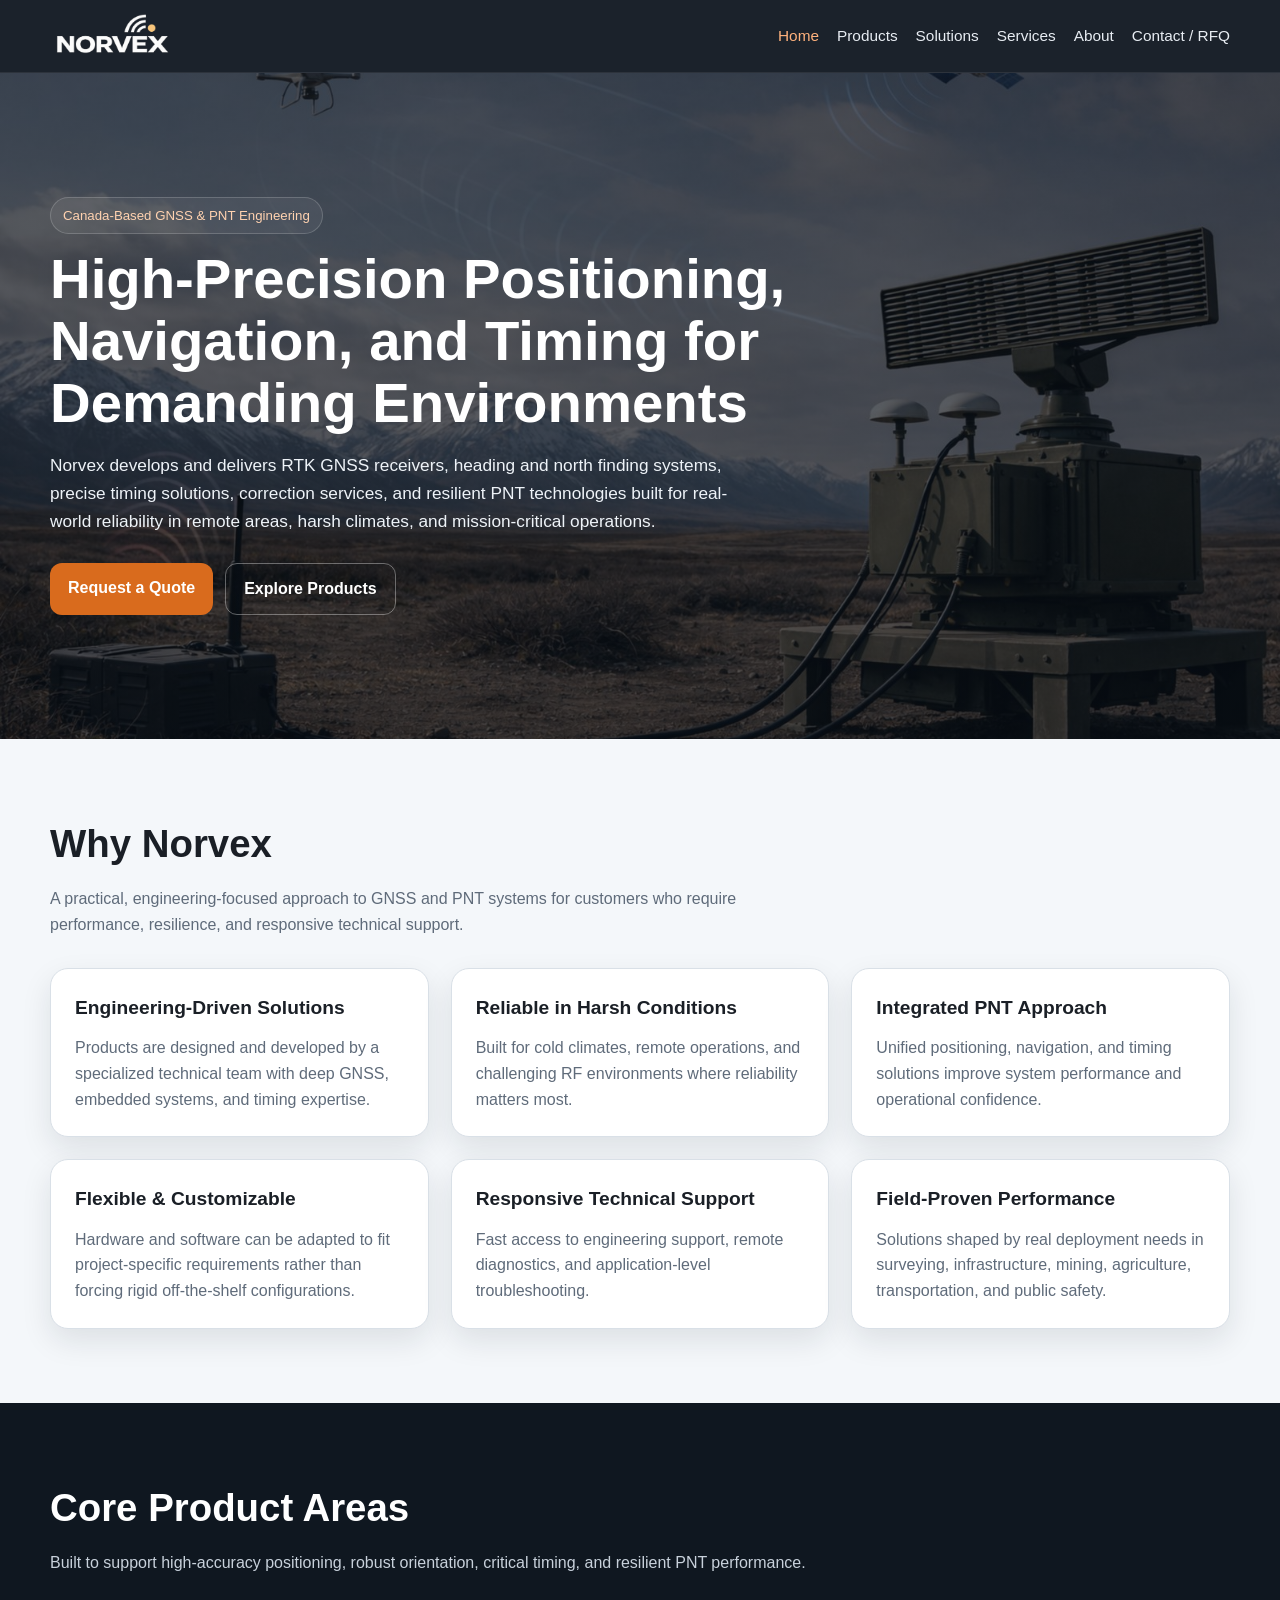
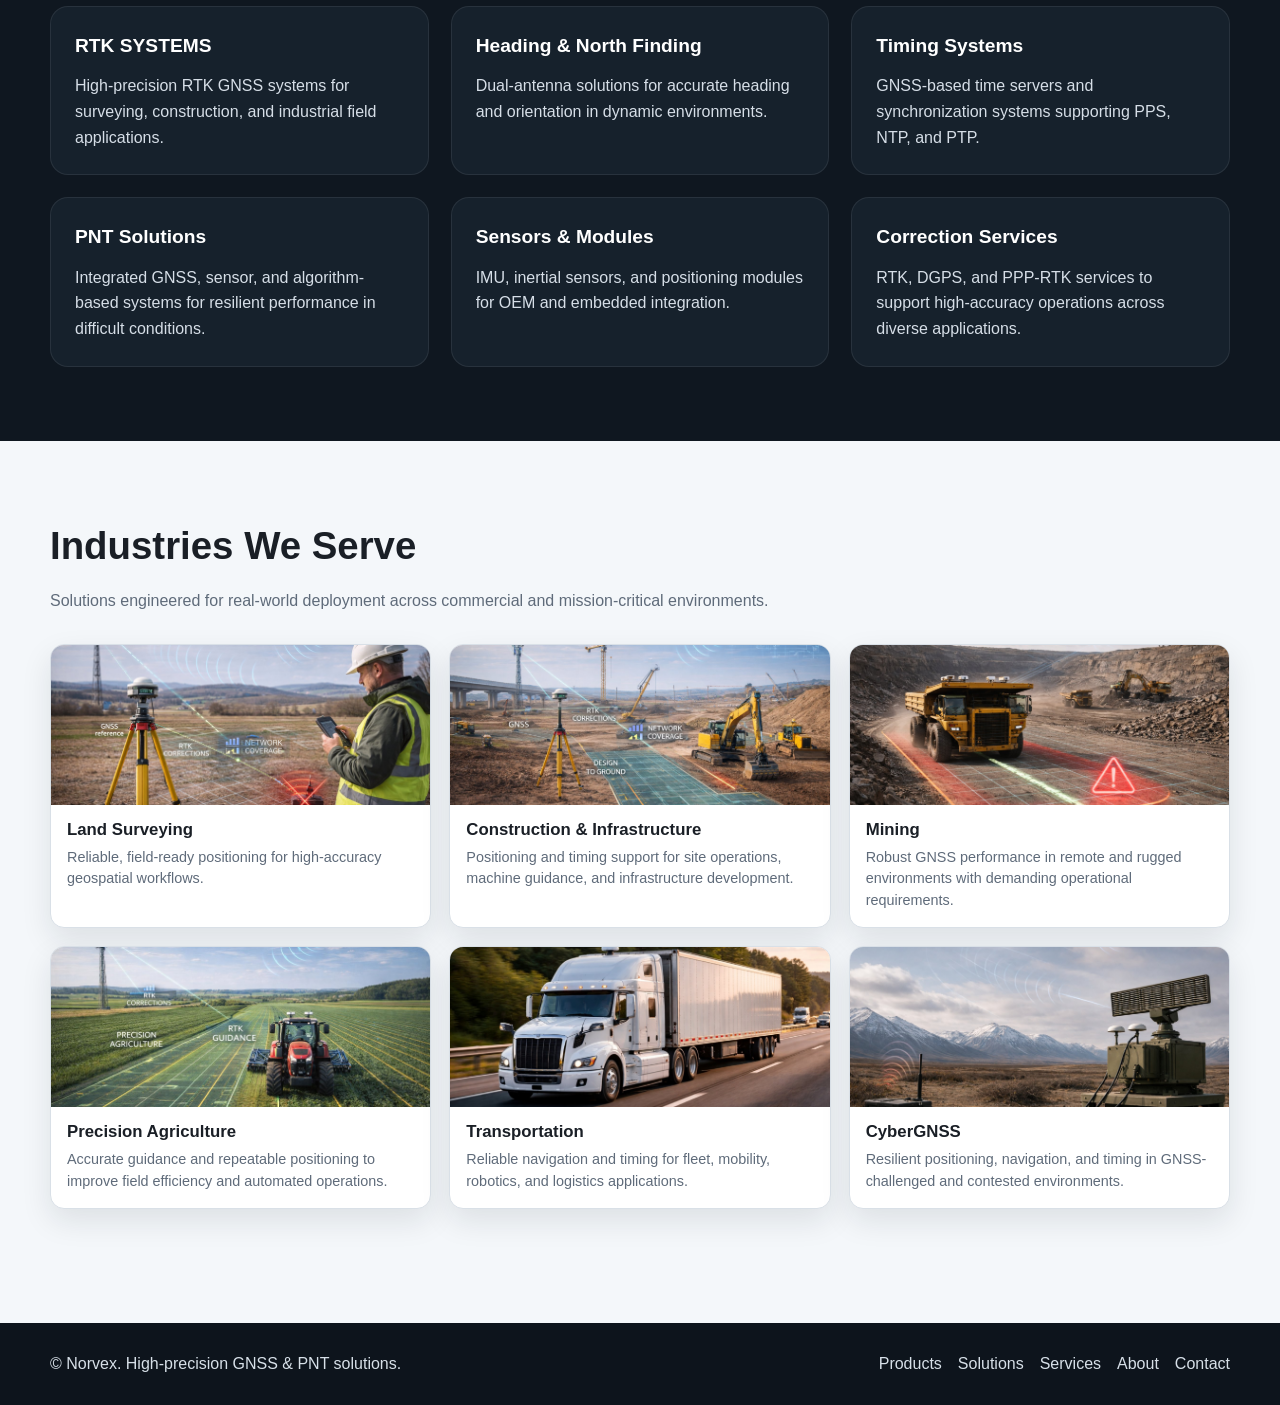
==== index.html @ 41e396f4 "Update index.html" ====
<!DOCTYPE html>
<html lang="en"> 
<head>

<!-- Google tag (gtag.js) -->
<script async src="https://www.googletagmanager.com/gtag/js?id=G-CPPC01X9D1"></script>
<script>
  window.dataLayer = window.dataLayer || [];
  function gtag(){dataLayer.push(arguments);}
  gtag('js', new Date());

  gtag('config', 'G-CPPC01X9D1');
</script>


  
  <meta charset="UTF-8">
  <meta name="viewport" content="width=device-width, initial-scale=1.0">
  <title>Norvex | High-Precision GNSS & PNT Solutions</title>
  <meta name="description" content="Norvex provides high-precision GNSS positioning, navigation, and timing solutions for commercial and mission-critical applications across Canada.">
  <link rel="stylesheet" href="style.css">
</head>
<body>
  <header class="site-header">
    <div class="container nav">
      
<a href="index.html" class="brand">
  <img src="images/Logo1.png" alt="Norvex">
</a>
      
      <nav class="nav-links">
        <a class="active" href="index.html">Home</a>
        <a href="products.html">Products</a>
        <a href="solutions.html">Solutions</a>
        <a href="services.html">Services</a>
        <a href="about.html">About</a>
        <a href="contact.html">Contact / RFQ</a>
      </nav>
    </div>
  </header>

  <section class="hero">
    <div class="container">
      <div class="hero-content">
        <span class="eyebrow">Canada-Based GNSS & PNT Engineering</span>
        <h1>High-Precision Positioning, Navigation, and Timing for Demanding Environments</h1>
        <p>Norvex develops and delivers RTK GNSS receivers, heading and north finding systems, precise timing solutions, correction services, and resilient PNT technologies built for real-world reliability in remote areas, harsh climates, and mission-critical operations.</p>
        <div class="hero-actions">
          <a class="btn btn-primary" href="contact.html">Request a Quote</a>
          <a class="btn btn-secondary" href="products.html">Explore Products</a>
        </div>
      </div>
    </div>
  </section>

  <section class="section">
    <div class="container">
      <h2 class="section-title">Why Norvex</h2>
      <p class="section-subtitle">A practical, engineering-focused approach to GNSS and PNT systems for customers who require performance, resilience, and responsive technical support.</p>

      <div class="grid-3">
        <article class="card">
          <h3>Engineering-Driven Solutions</h3>
          <p>Products are designed and developed by a specialized technical team with deep GNSS, embedded systems, and timing expertise.</p>
        </article>
        <article class="card">
          <h3>Reliable in Harsh Conditions</h3>
          <p>Built for cold climates, remote operations, and challenging RF environments where reliability matters most.</p>
        </article>
        <article class="card">
          <h3>Integrated PNT Approach</h3>
          <p>Unified positioning, navigation, and timing solutions improve system performance and operational confidence.</p>
        </article>
        <article class="card">
          <h3>Flexible & Customizable</h3>
          <p>Hardware and software can be adapted to fit project-specific requirements rather than forcing rigid off-the-shelf configurations.</p>
        </article>
        <article class="card">
          <h3>Responsive Technical Support</h3>
          <p>Fast access to engineering support, remote diagnostics, and application-level troubleshooting.</p>
        </article>
        <article class="card">
          <h3>Field-Proven Performance</h3>
          <p>Solutions shaped by real deployment needs in surveying, infrastructure, mining, agriculture, transportation, and public safety.</p>
        </article>
      </div>
    </div>
  </section>

  <section class="section band">
    <div class="container">
      <h2 class="section-title">Core Product Areas</h2>
      <p class="section-subtitle">Built to support high-accuracy positioning, robust orientation, critical timing, and resilient PNT performance.</p>
      <div class="grid-3">
        <a href="rtk-system.html" class="card link-card">
        <h3>RTK SYSTEMS</h3>
        <p>High-precision RTK GNSS systems for surveying, construction, and industrial field applications.</p>
      </a>
        <article class="card">
          <h3>Heading & North Finding</h3>
          <p>Dual-antenna solutions for accurate heading and orientation in dynamic environments.</p>
        </article>
        <article class="card">
          <h3>Timing Systems</h3>
          <p>GNSS-based time servers and synchronization systems supporting PPS, NTP, and PTP.</p>
        </article>
        <article class="card">
          <h3>PNT Solutions</h3>
          <p>Integrated GNSS, sensor, and algorithm-based systems for resilient performance in difficult conditions.</p>
        </article>
        <article class="card">
          <h3>Sensors & Modules</h3>
          <p>IMU, inertial sensors, and positioning modules for OEM and embedded integration.</p>
        </article>
        <article class="card">
          <h3>Correction Services</h3>
          <p>RTK, DGPS, and PPP-RTK services to support high-accuracy operations across diverse applications.</p>
        </article>
      </div>
    </div>
  </section>





<section class="section industries-section">
  <div class="container">
    <h2 class="section-title">Industries We Serve</h2>
    <p class="section-subtitle">
      Solutions engineered for real-world deployment across commercial and mission-critical environments.
    </p>

    <div class="industries-grid">
      <article class="industry-card">
        <img src="images/industries/survey_com.jpg" alt="Land Surveying">
        <div class="industry-content">
          <h3>Land Surveying</h3>
          <p>Reliable, field-ready positioning for high-accuracy geospatial workflows.</p>
        </div>
      </article>

      <article class="industry-card">
        <img src="images/industries/cons_com.jpg" alt="Construction and Infrastructure">
        <div class="industry-content">
          <h3>Construction &amp; Infrastructure</h3>
          <p>Positioning and timing support for site operations, machine guidance, and infrastructure development.</p>
        </div>
      </article>

      <article class="industry-card">
        <img src="images/industries/mining_com.jpg" alt="Mining">
        <div class="industry-content">
          <h3>Mining</h3>
          <p>Robust GNSS performance in remote and rugged environments with demanding operational requirements.</p>
        </div>
      </article>

      <article class="industry-card">
        <img src="images/industries/agri_com.jpg" alt="Precision Agriculture">
        <div class="industry-content">
          <h3>Precision Agriculture</h3>
          <p>Accurate guidance and repeatable positioning to improve field efficiency and automated operations.</p>
        </div>
      </article>

      <article class="industry-card">
        <img src="images/industries/trans_com.jpg" alt="Transportation">
        <div class="industry-content">
          <h3>Transportation</h3>
          <p>Reliable navigation and timing for fleet, mobility, robotics, and logistics applications.</p>
        </div>
      </article>

      <article class="industry-card">
        <img src="images/industries/def.png" alt="CyberGNSS">
        <div class="industry-content">
          <h3> CyberGNSS </h3>
          <p>Resilient positioning, navigation, and timing in GNSS-challenged and contested environments.</p>
        </div>
      </article>
    </div>
  </div>
</section>

  
  <footer class="site-footer">
    <div class="container footer-wrap">
      <div>© Norvex. High-precision GNSS & PNT solutions.</div>
      <div class="footer-links">
        <a href="products.html">Products</a>
        <a href="solutions.html">Solutions</a>
        <a href="services.html">Services</a>
        <a href="about.html">About</a>
        <a href="contact.html">Contact</a>
      </div>
    </div>
  </footer>
</body>
</html>
---- style.css ----
:root{
  --bg:#0f1720;
  --bg-soft:#16212c;
  --card:#ffffff;
  --text:#1a1f26;
  --muted:#5f6b7a;
  --line:#d9e0e7;
  --brand:#d96b1d;
  --brand-dark:#b75410;
  --white:#ffffff;
  --hero-overlay:rgba(8,15,24,.68);
  --max:1180px;
  --radius:18px;
  --shadow:0 12px 30px rgba(20,30,40,.10);
}

*{box-sizing:border-box}
html{scroll-behavior:smooth}
body{
  margin:0;
  font-family:Arial,Helvetica,sans-serif;
  color:var(--text);
  background:#f4f7fa;
  line-height:1.6;
}
img{max-width:100%;display:block}
a{text-decoration:none;color:inherit}
.container{
  width:min(var(--max), calc(100% - 40px));
  margin:0 auto;
}

.site-header{
  position:sticky;
  top:0;
  z-index:20;
  background:rgba(15,23,32,.95);
  backdrop-filter:blur(8px);
  border-bottom:1px solid rgba(255,255,255,.08);
}
.nav{
  display:flex;
  align-items:center;
  justify-content:space-between;
  min-height:72px;
  gap:20px;
}
.brand{
  color:var(--white);
  font-size:1.35rem;
  font-weight:700;
  letter-spacing:.3px;
}
.brand img{
  height: 45px;
  width: auto;
}
.nav-links{
  display:flex;
  flex-wrap:wrap;
  gap:18px;
}
.nav-links a{
  color:#e8edf3;
  font-size:.96rem;
}
.nav-links a:hover,
.nav-links a.active{
  color:#ffb27d;
}
.btn{
  display:inline-block;
  padding:12px 18px;
  border-radius:12px;
  font-weight:700;
  transition:.2s ease;
}
.btn-primary{
  background:var(--brand);
  color:#fff;
}
.btn-primary:hover{background:var(--brand-dark)}
.btn-secondary{
  border:1px solid rgba(255,255,255,.35);
  color:#fff;
}
.btn-light{
  border:1px solid var(--line);
  background:#fff;
  color:var(--text);
}
.btn-light:hover{background:#f7fafc}

.hero{
  position:relative;
  min-height:74vh;
  display:flex;
  align-items:center;
  background:
    linear-gradient(var(--hero-overlay), var(--hero-overlay)),
    url('images/style/Defopt.png') center/cover no-repeat;
  color:#fff;
}
.hero.small{
  min-height:48vh;
}
.hero-content{
  max-width:760px;
  padding:72px 0;
}
.eyebrow{
  display:inline-block;
  margin-bottom:14px;
  padding:7px 12px;
  border:1px solid rgba(255,255,255,.18);
  border-radius:999px;
  font-size:.83rem;
  color:#ffd2b0;
  background:rgba(255,255,255,.06);
}
.hero h1{
  margin:0 0 18px;
  font-size:clamp(2rem,4.4vw,4rem);
  line-height:1.1;
}
.hero p{
  margin:0 0 28px;
  font-size:1.08rem;
  color:#eef3f8;
  max-width:680px;
}
.hero-actions{
  display:flex;
  flex-wrap:wrap;
  gap:12px;
}

.section{
  padding:74px 0;
}
.section-title{
  margin:0 0 12px;
  font-size:clamp(1.7rem,3vw,2.5rem);
}
.section-subtitle{
  margin:0 0 30px;
  color:var(--muted);
  max-width:760px;
}
.grid-3{
  display:grid;
  grid-template-columns:repeat(3,1fr);
  gap:22px;
}
.grid-2{
  display:grid;
  grid-template-columns:repeat(2,1fr);
  gap:24px;
}
.card{
  background:var(--card);
  border:1px solid var(--line);
  border-radius:var(--radius);
  box-shadow:var(--shadow);
  padding:24px;
}
.card h3{
  margin:0 0 12px;
  font-size:1.2rem;
}
.card p{
  margin:0;
  color:var(--muted);
}
.list{
  margin:12px 0 0;
  padding-left:18px;
  color:var(--muted);
}
.list li{margin-bottom:8px}

.band{
  background:var(--bg);
  color:#fff;
}
.band .section-subtitle{color:#c8d1db}
.band .card{
  background:var(--bg-soft);
  color:#fff;
  border-color:rgba(255,255,255,.08);
  box-shadow:none;
}
.band .card p,
.band .list{color:#d6dee7}

.feature{
  display:grid;
  grid-template-columns:1.05fr 1fr;
  gap:34px;
  align-items:center;
  margin-bottom:32px;
}
.feature.reverse{
  grid-template-columns:1fr 1.05fr;
}
.feature.reverse .feature-media{order:2}
.feature.reverse .feature-body{order:1}
.feature-media{
  min-height:320px;
  border-radius:var(--radius);
  overflow:hidden;
  box-shadow:var(--shadow);
  border:1px solid var(--line);
  background:#dde5ec;
}
.feature-media img{
  width:100%;
  height:100%;
  object-fit:cover;
}
.feature-body{
  background:#fff;
  border:1px solid var(--line);
  border-radius:var(--radius);
  padding:28px;
  box-shadow:var(--shadow);
}
.feature-body h2{
  margin:0 0 12px;
  font-size:1.8rem;
}
.feature-body p{
  margin:0 0 16px;
  color:var(--muted);
}
.kicker{
  color:var(--brand);
  font-weight:700;
  margin-bottom:8px;
  letter-spacing:.4px;
  text-transform:uppercase;
  font-size:.82rem;
}
.apps{
  margin-top:16px;
  padding-top:16px;
  border-top:1px solid var(--line);
  color:var(--muted);
}
.split{
  display:grid;
  grid-template-columns:1.1fr .9fr;
  gap:24px;
}
.contact-block{
  background:#fff;
  border:1px solid var(--line);
  border-radius:var(--radius);
  padding:26px;
  box-shadow:var(--shadow);
}
.contact-block h3,
.form-card h3{
  margin-top:0;
}
.contact-list{
  margin:18px 0 0;
  padding:0;
  list-style:none;
}
.contact-list li{
  padding:12px 0;
  border-bottom:1px solid var(--line);
}
.contact-list li:last-child{border-bottom:none}

.form-card{
  background:#fff;
  border:1px solid var(--line);
  border-radius:var(--radius);
  padding:26px;
  box-shadow:var(--shadow);
}
.form-row{
  display:grid;
  grid-template-columns:1fr 1fr;
  gap:14px;
}
label{
  display:block;
  margin-bottom:8px;
  font-weight:700;
  font-size:.95rem;
}
input, textarea, select{
  width:100%;
  padding:13px 14px;
  border:1px solid #cdd6df;
  border-radius:12px;
  font:inherit;
  background:#fff;
}
textarea{
  min-height:140px;
  resize:vertical;
}
.note{
  color:var(--muted);
  font-size:.92rem;
  margin-top:12px;
}

.cta{
  background:linear-gradient(135deg,#1d2b38,#0f1720);
  color:#fff;
  border-radius:24px;
  padding:38px;
}
.cta h2{margin:0 0 10px}
.cta p{margin:0 0 18px;color:#d6dee7}

.site-footer{
  background:#0d141c;
  color:#d7e0e8;
  padding:28px 0;
  margin-top:40px;
}
.footer-wrap{
  display:flex;
  flex-wrap:wrap;
  justify-content:space-between;
  gap:12px 24px;
}
.footer-links{
  display:flex;
  flex-wrap:wrap;
  gap:16px;
}
.footer-links a:hover{color:#ffb27d}

@media (max-width: 980px){
  .grid-3{grid-template-columns:1fr 1fr}
  .feature,
  .feature.reverse,
  .split{
    grid-template-columns:1fr;
  }
  .feature.reverse .feature-media,
  .feature.reverse .feature-body{
    order:initial;
  }
}
@media (max-width: 720px){
  .nav{
    flex-direction:column;
    align-items:flex-start;
    padding:14px 0;
  }
  .grid-3,
  .grid-2,
  .form-row{
    grid-template-columns:1fr;
  }
  .hero{
    min-height:68vh;
  }
  .container{
    width:min(var(--max), calc(100% - 28px));
  }
  .section{
    padding:58px 0;
  }
}
/* ===============================
   HOME INDUSTRIES SECTION
   Add this at the end of style.css
================================= */

.industries-grid{
  display:grid;
  grid-template-columns:repeat(3,1fr);
  gap:18px;
}

.industry-card{
  background:#ffffff;
  border:1px solid var(--line);
  border-radius:14px;
  overflow:hidden;
  box-shadow:var(--shadow);
  transition:transform .25s ease, box-shadow .25s ease;
}

.industry-card:hover{
  transform:translateY(-4px);
  box-shadow:0 16px 28px rgba(20,30,40,.12);
}

.industry-card img{
  width:100%;
  height:160px;
  object-fit:cover;
  display:block;
}

.industry-content{
  padding:14px 16px 16px;
}

.industry-content h3{
  margin:0 0 6px;
  font-size:1.05rem;
  line-height:1.3;
  color:var(--text);
}

.industry-content p{
  margin:0;
  font-size:.9rem;
  line-height:1.5;
  color:var(--muted);
}

@media (max-width: 980px){
  .industries-grid{
    grid-template-columns:repeat(2,1fr);
  }
}

@media (max-width: 720px){
  .industries-grid{
    grid-template-columns:1fr;
  }
}
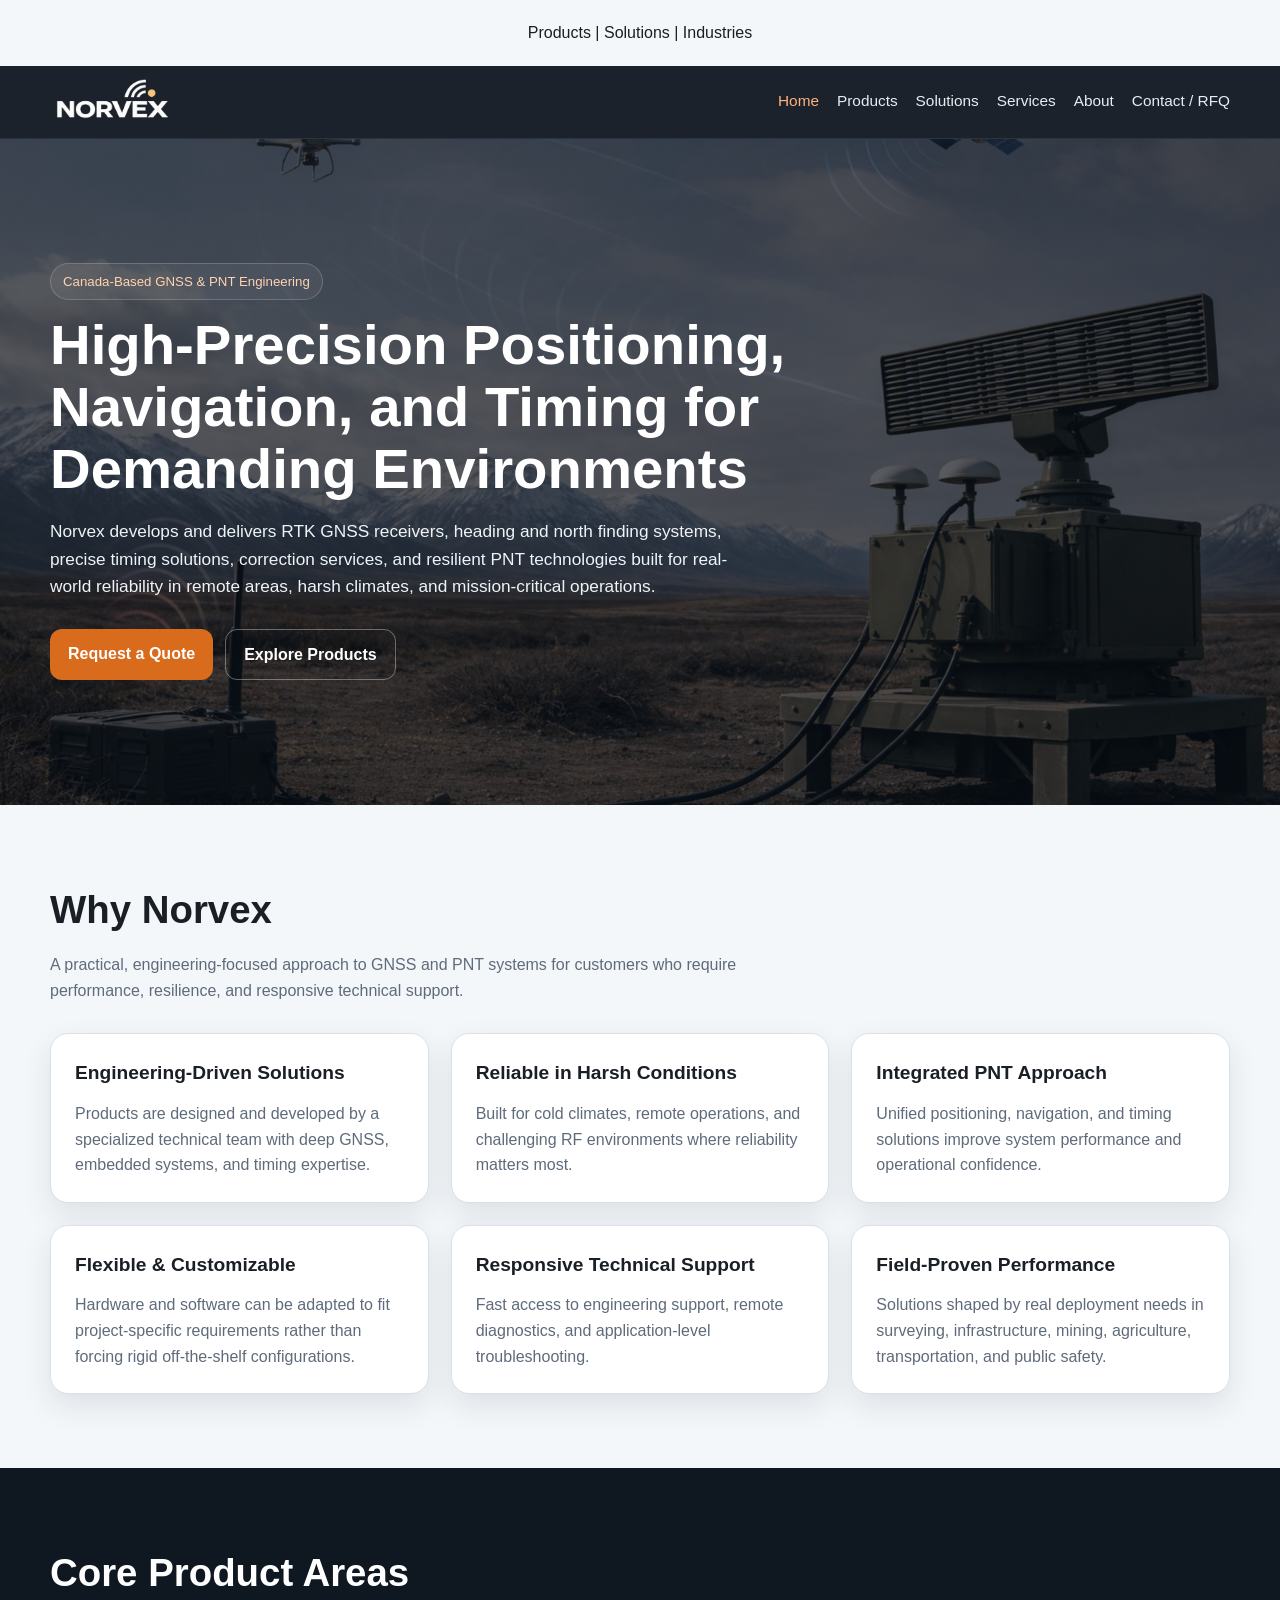
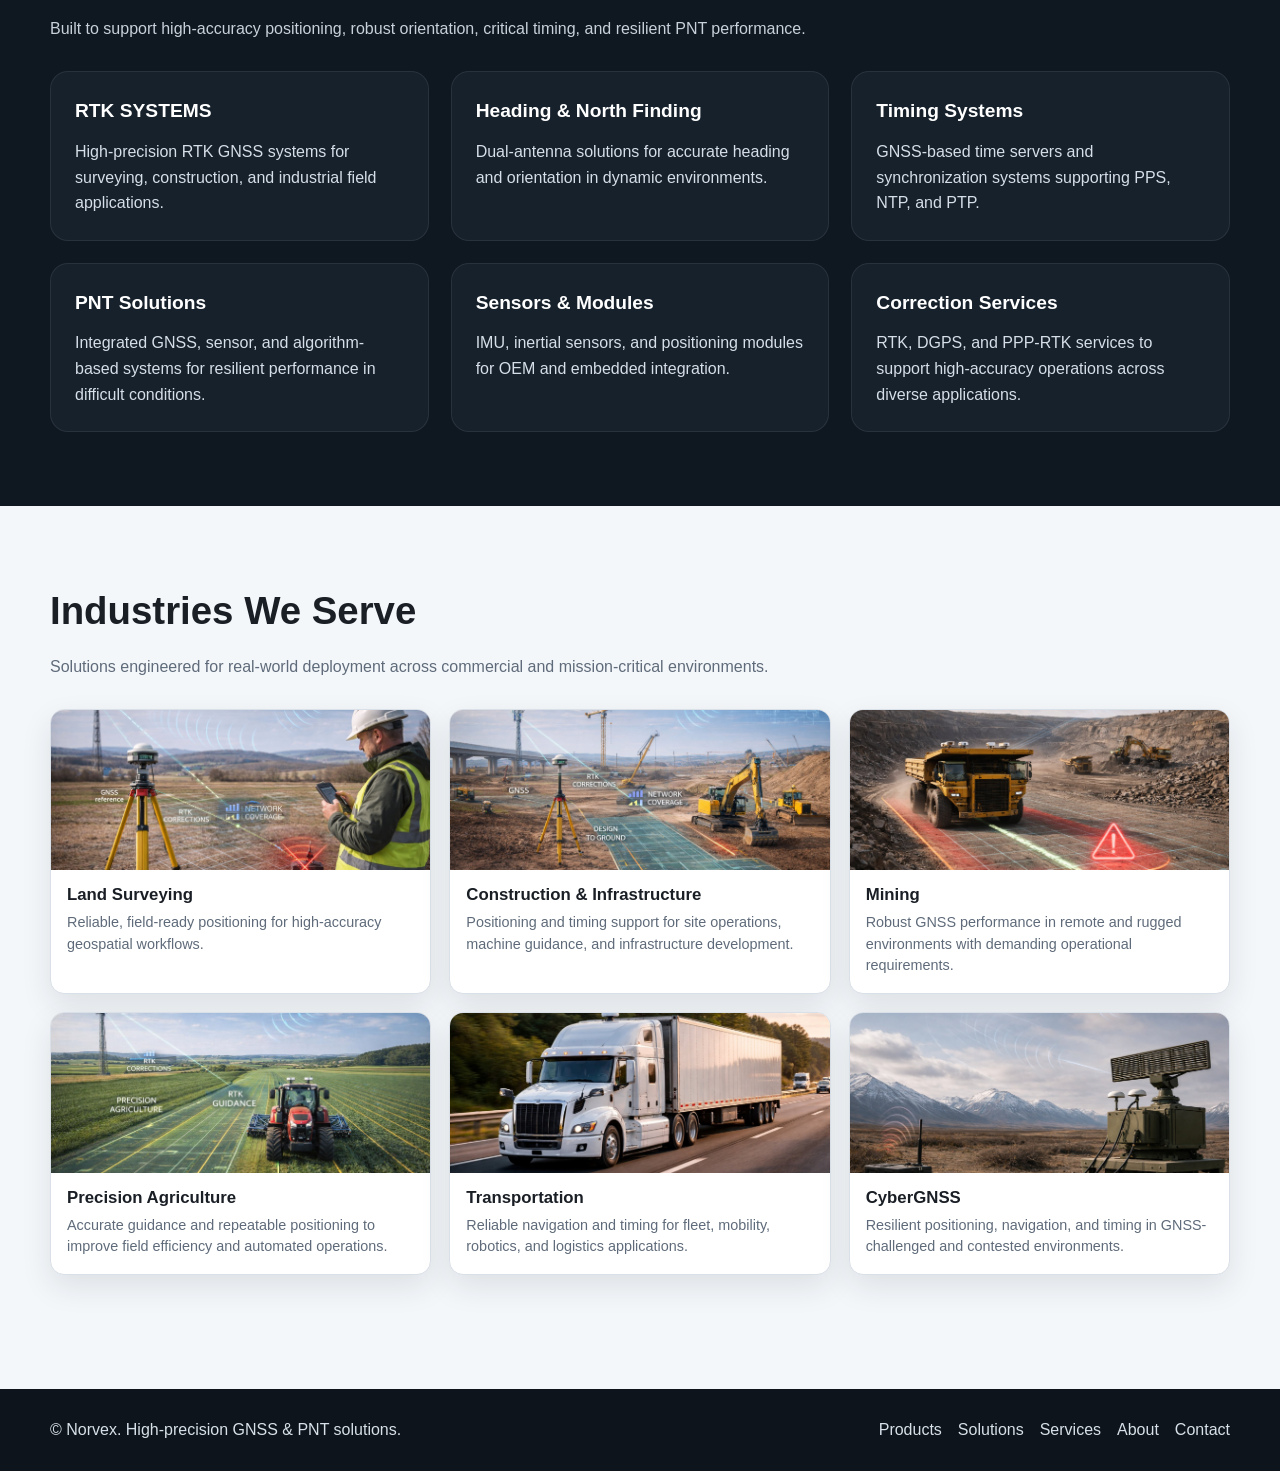
==== commit 12dafcdf: "Update index.html" ====
--- a/index.html
+++ b/index.html
@@ -20,7 +20,14 @@
   <meta name="description" content="Norvex provides high-precision GNSS positioning, navigation, and timing solutions for commercial and mission-critical applications across Canada.">
   <link rel="stylesheet" href="style.css">
 </head>
+  
+  <footer style="padding:20px; text-align:center;">
+  <a href="/products/">Products</a> |
+  <a href="/solutions/">Solutions</a> |
+  <a href="/industries/">Industries</a>
+</footer>
 <body>
+  
   <header class="site-header">
     <div class="container nav">
       
@@ -92,7 +99,7 @@
       <h2 class="section-title">Core Product Areas</h2>
       <p class="section-subtitle">Built to support high-accuracy positioning, robust orientation, critical timing, and resilient PNT performance.</p>
       <div class="grid-3">
-        <a href="rtk-system.html" class="card link-card">
+        <a href="rtk-systems.html" class="card link-card">
         <h3>RTK SYSTEMS</h3>
         <p>High-precision RTK GNSS systems for surveying, construction, and industrial field applications.</p>
       </a>
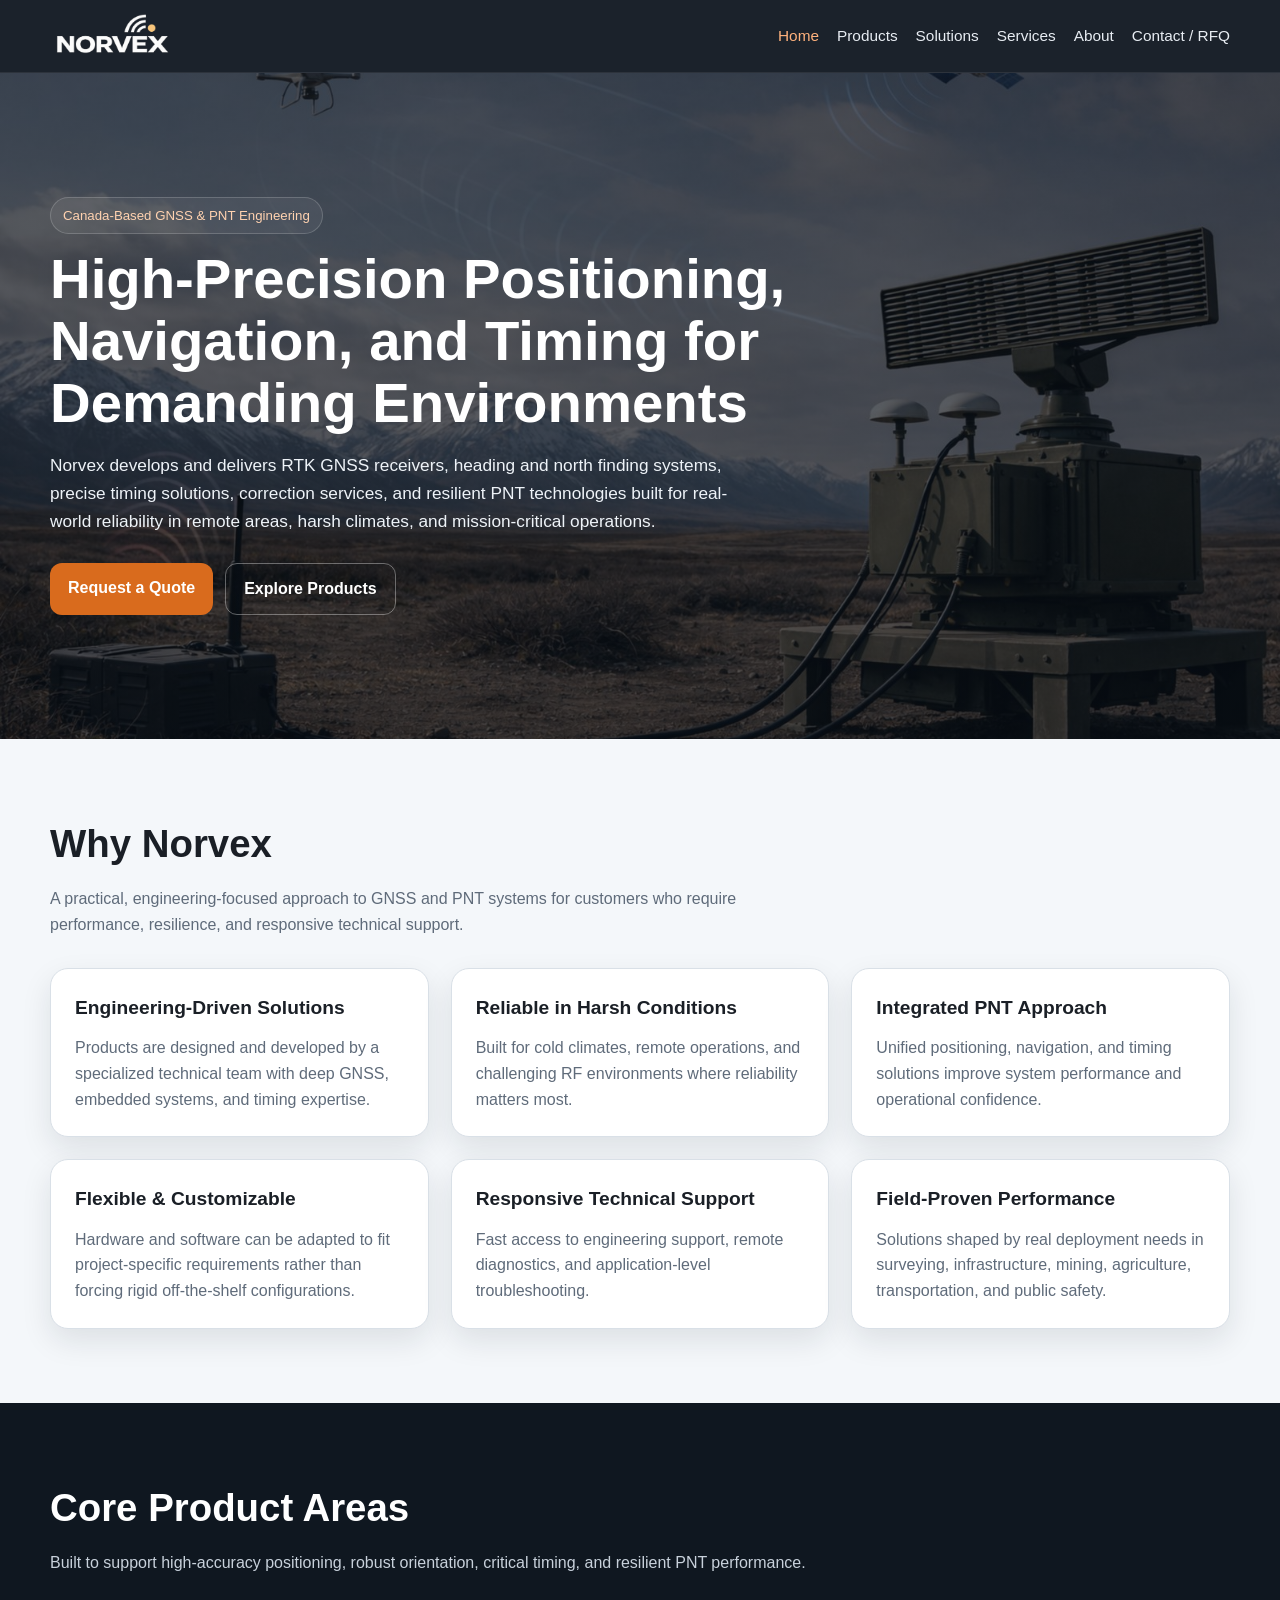
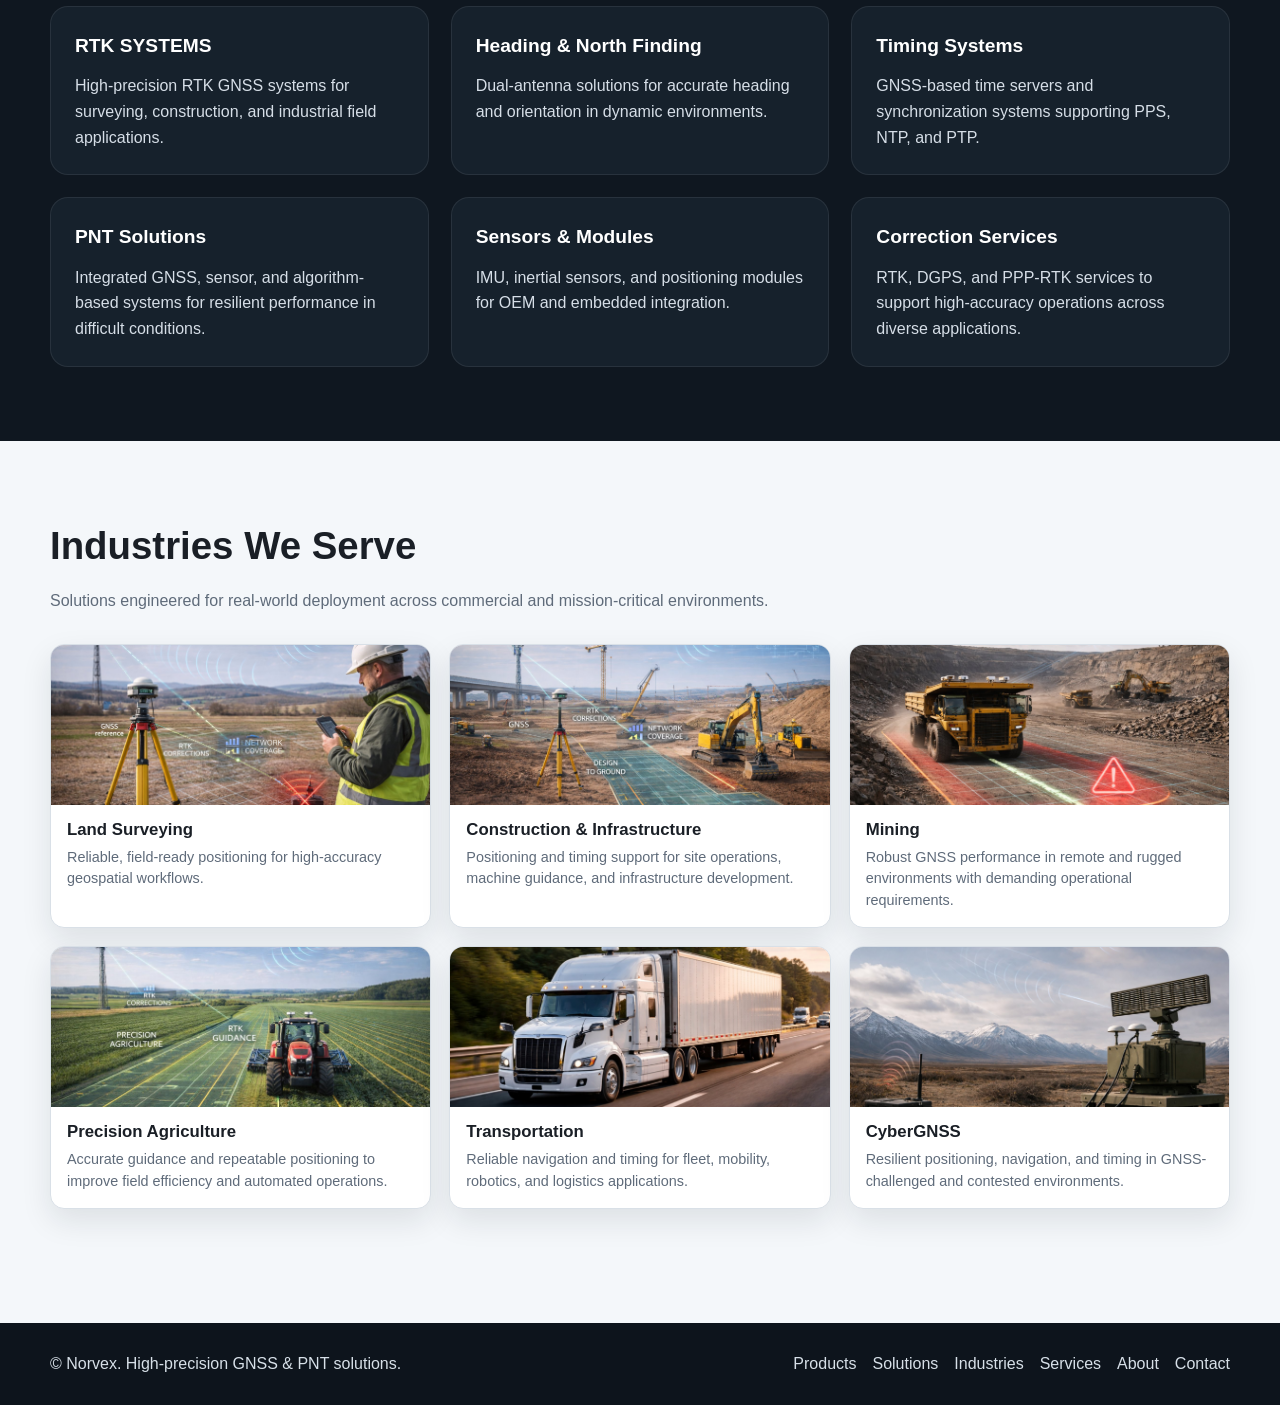
==== commit 6a4bae13: "Update index.html" ====
--- a/index.html
+++ b/index.html
@@ -1,47 +1,39 @@
 <!DOCTYPE html>
-<html lang="en"> 
+<html lang="en">
 <head>
+  <!-- Google tag (gtag.js) -->
+  <script async src="https://www.googletagmanager.com/gtag/js?id=G-CPPC01X9D1"></script>
+  <script>
+    window.dataLayer = window.dataLayer || [];
+    function gtag(){dataLayer.push(arguments);}
+    gtag('js', new Date());
+    gtag('config', 'G-CPPC01X9D1');
+  </script>
 
-<!-- Google tag (gtag.js) -->
-<script async src="https://www.googletagmanager.com/gtag/js?id=G-CPPC01X9D1"></script>
-<script>
-  window.dataLayer = window.dataLayer || [];
-  function gtag(){dataLayer.push(arguments);}
-  gtag('js', new Date());
-
-  gtag('config', 'G-CPPC01X9D1');
-</script>
-
-
-  
   <meta charset="UTF-8">
   <meta name="viewport" content="width=device-width, initial-scale=1.0">
+
   <title>Norvex | High-Precision GNSS & PNT Solutions</title>
   <meta name="description" content="Norvex provides high-precision GNSS positioning, navigation, and timing solutions for commercial and mission-critical applications across Canada.">
-  <link rel="stylesheet" href="style.css">
+
+  <link rel="canonical" href="https://norvexpnt.com/">
+  <link rel="stylesheet" href="/style.css">
 </head>
-  
-  <footer style="padding:20px; text-align:center;">
-  <a href="/products/">Products</a> |
-  <a href="/solutions/">Solutions</a> |
-  <a href="/industries/">Industries</a>
-</footer>
 <body>
-  
+
   <header class="site-header">
     <div class="container nav">
-      
-<a href="index.html" class="brand">
-  <img src="images/Logo1.png" alt="Norvex">
-</a>
-      
+      <a href="/" class="brand">
+        <img src="/images/Logo1.png" alt="Norvex">
+      </a>
+
       <nav class="nav-links">
-        <a class="active" href="index.html">Home</a>
-        <a href="products.html">Products</a>
-        <a href="solutions.html">Solutions</a>
-        <a href="services.html">Services</a>
-        <a href="about.html">About</a>
-        <a href="contact.html">Contact / RFQ</a>
+        <a class="active" href="/">Home</a>
+        <a href="/products/">Products</a>
+        <a href="/solutions/">Solutions</a>
+        <a href="/services/">Services</a>
+        <a href="/about/">About</a>
+        <a href="/contact/">Contact / RFQ</a>
       </nav>
     </div>
   </header>
@@ -53,8 +45,8 @@
         <h1>High-Precision Positioning, Navigation, and Timing for Demanding Environments</h1>
         <p>Norvex develops and delivers RTK GNSS receivers, heading and north finding systems, precise timing solutions, correction services, and resilient PNT technologies built for real-world reliability in remote areas, harsh climates, and mission-critical operations.</p>
         <div class="hero-actions">
-          <a class="btn btn-primary" href="contact.html">Request a Quote</a>
-          <a class="btn btn-secondary" href="products.html">Explore Products</a>
+          <a class="btn btn-primary" href="/contact/">Request a Quote</a>
+          <a class="btn btn-secondary" href="/products/">Explore Products</a>
         </div>
       </div>
     </div>
@@ -79,7 +71,7 @@
           <p>Unified positioning, navigation, and timing solutions improve system performance and operational confidence.</p>
         </article>
         <article class="card">
-          <h3>Flexible & Customizable</h3>
+          <h3>Flexible &amp; Customizable</h3>
           <p>Hardware and software can be adapted to fit project-specific requirements rather than forcing rigid off-the-shelf configurations.</p>
         </article>
         <article class="card">
@@ -99,12 +91,12 @@
       <h2 class="section-title">Core Product Areas</h2>
       <p class="section-subtitle">Built to support high-accuracy positioning, robust orientation, critical timing, and resilient PNT performance.</p>
       <div class="grid-3">
-        <a href="rtk-systems.html" class="card link-card">
-        <h3>RTK SYSTEMS</h3>
-        <p>High-precision RTK GNSS systems for surveying, construction, and industrial field applications.</p>
-      </a>
+        <a href="/rtk-systems/" class="card link-card">
+          <h3>RTK SYSTEMS</h3>
+          <p>High-precision RTK GNSS systems for surveying, construction, and industrial field applications.</p>
+        </a>
         <article class="card">
-          <h3>Heading & North Finding</h3>
+          <h3>Heading &amp; North Finding</h3>
           <p>Dual-antenna solutions for accurate heading and orientation in dynamic environments.</p>
         </article>
         <article class="card">
@@ -116,7 +108,7 @@
           <p>Integrated GNSS, sensor, and algorithm-based systems for resilient performance in difficult conditions.</p>
         </article>
         <article class="card">
-          <h3>Sensors & Modules</h3>
+          <h3>Sensors &amp; Modules</h3>
           <p>IMU, inertial sensors, and positioning modules for OEM and embedded integration.</p>
         </article>
         <article class="card">
@@ -127,81 +119,78 @@
     </div>
   </section>
 
+  <section class="section industries-section">
+    <div class="container">
+      <h2 class="section-title">Industries We Serve</h2>
+      <p class="section-subtitle">
+        Solutions engineered for real-world deployment across commercial and mission-critical environments.
+      </p>
 
+      <div class="industries-grid">
+        <article class="industry-card">
+          <img src="/images/industries/survey_com.jpg" alt="Land Surveying">
+          <div class="industry-content">
+            <h3>Land Surveying</h3>
+            <p>Reliable, field-ready positioning for high-accuracy geospatial workflows.</p>
+          </div>
+        </article>
 
+        <article class="industry-card">
+          <img src="/images/industries/cons_com.jpg" alt="Construction and Infrastructure">
+          <div class="industry-content">
+            <h3>Construction &amp; Infrastructure</h3>
+            <p>Positioning and timing support for site operations, machine guidance, and infrastructure development.</p>
+          </div>
+        </article>
 
+        <article class="industry-card">
+          <img src="/images/industries/mining_com.jpg" alt="Mining">
+          <div class="industry-content">
+            <h3>Mining</h3>
+            <p>Robust GNSS performance in remote and rugged environments with demanding operational requirements.</p>
+          </div>
+        </article>
 
-<section class="section industries-section">
-  <div class="container">
-    <h2 class="section-title">Industries We Serve</h2>
-    <p class="section-subtitle">
-      Solutions engineered for real-world deployment across commercial and mission-critical environments.
-    </p>
+        <article class="industry-card">
+          <img src="/images/industries/agri_com.jpg" alt="Precision Agriculture">
+          <div class="industry-content">
+            <h3>Precision Agriculture</h3>
+            <p>Accurate guidance and repeatable positioning to improve field efficiency and automated operations.</p>
+          </div>
+        </article>
 
-    <div class="industries-grid">
-      <article class="industry-card">
-        <img src="images/industries/survey_com.jpg" alt="Land Surveying">
-        <div class="industry-content">
-          <h3>Land Surveying</h3>
-          <p>Reliable, field-ready positioning for high-accuracy geospatial workflows.</p>
-        </div>
-      </article>
+        <article class="industry-card">
+          <img src="/images/industries/trans_com.jpg" alt="Transportation">
+          <div class="industry-content">
+            <h3>Transportation</h3>
+            <p>Reliable navigation and timing for fleet, mobility, robotics, and logistics applications.</p>
+          </div>
+        </article>
 
-      <article class="industry-card">
-        <img src="images/industries/cons_com.jpg" alt="Construction and Infrastructure">
-        <div class="industry-content">
-          <h3>Construction &amp; Infrastructure</h3>
-          <p>Positioning and timing support for site operations, machine guidance, and infrastructure development.</p>
-        </div>
-      </article>
+        <article class="industry-card">
+          <img src="/images/industries/def.png" alt="CyberGNSS">
+          <div class="industry-content">
+            <h3>CyberGNSS</h3>
+            <p>Resilient positioning, navigation, and timing in GNSS-challenged and contested environments.</p>
+          </div>
+        </article>
+      </div>
+    </div>
+  </section>
 
-      <article class="industry-card">
-        <img src="images/industries/mining_com.jpg" alt="Mining">
-        <div class="industry-content">
-          <h3>Mining</h3>
-          <p>Robust GNSS performance in remote and rugged environments with demanding operational requirements.</p>
-        </div>
-      </article>
-
-      <article class="industry-card">
-        <img src="images/industries/agri_com.jpg" alt="Precision Agriculture">
-        <div class="industry-content">
-          <h3>Precision Agriculture</h3>
-          <p>Accurate guidance and repeatable positioning to improve field efficiency and automated operations.</p>
-        </div>
-      </article>
-
-      <article class="industry-card">
-        <img src="images/industries/trans_com.jpg" alt="Transportation">
-        <div class="industry-content">
-          <h3>Transportation</h3>
-          <p>Reliable navigation and timing for fleet, mobility, robotics, and logistics applications.</p>
-        </div>
-      </article>
-
-      <article class="industry-card">
-        <img src="images/industries/def.png" alt="CyberGNSS">
-        <div class="industry-content">
-          <h3> CyberGNSS </h3>
-          <p>Resilient positioning, navigation, and timing in GNSS-challenged and contested environments.</p>
-        </div>
-      </article>
-    </div>
-  </div>
-</section>
-
-  
   <footer class="site-footer">
     <div class="container footer-wrap">
-      <div>© Norvex. High-precision GNSS & PNT solutions.</div>
+      <div>© Norvex. High-precision GNSS &amp; PNT solutions.</div>
       <div class="footer-links">
-        <a href="products.html">Products</a>
-        <a href="solutions.html">Solutions</a>
-        <a href="services.html">Services</a>
-        <a href="about.html">About</a>
-        <a href="contact.html">Contact</a>
+        <a href="/products/">Products</a>
+        <a href="/solutions/">Solutions</a>
+        <a href="/industries/">Industries</a>
+        <a href="/services/">Services</a>
+        <a href="/about/">About</a>
+        <a href="/contact/">Contact</a>
       </div>
     </div>
   </footer>
+
 </body>
 </html>
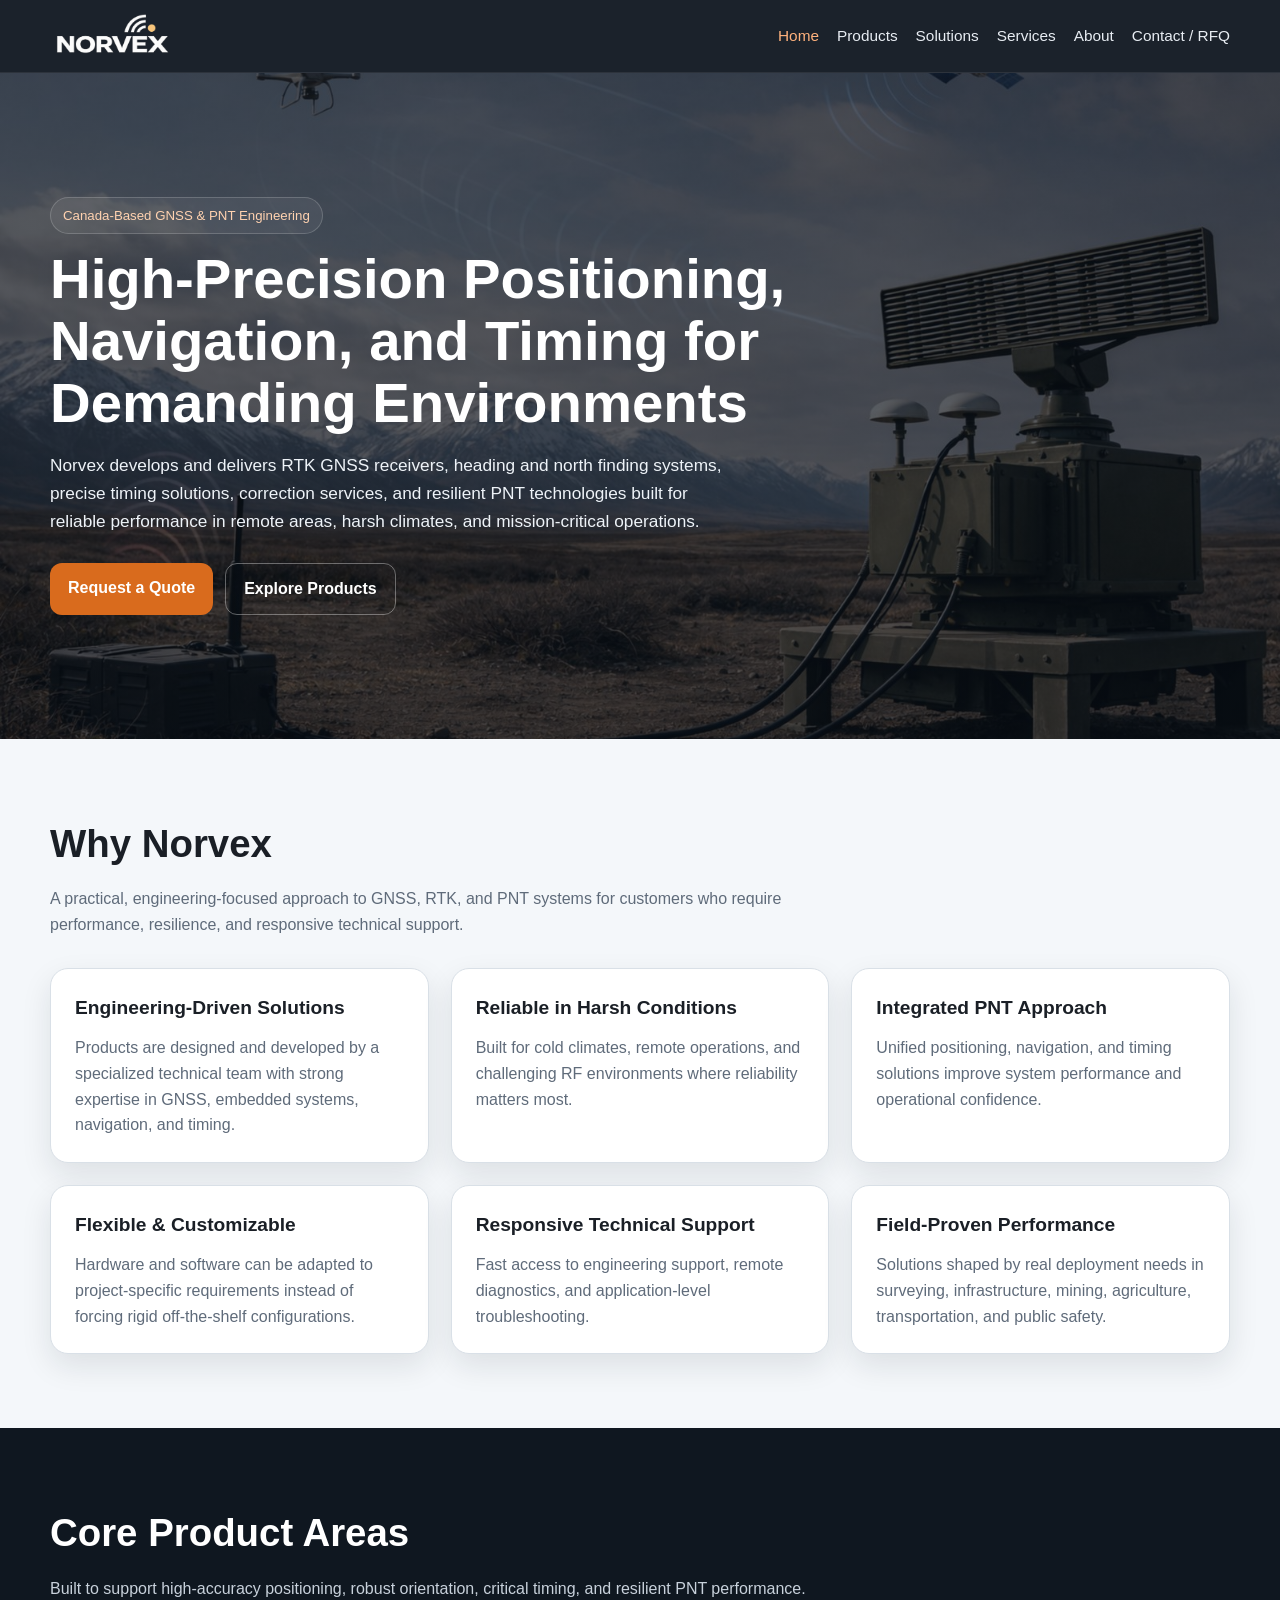
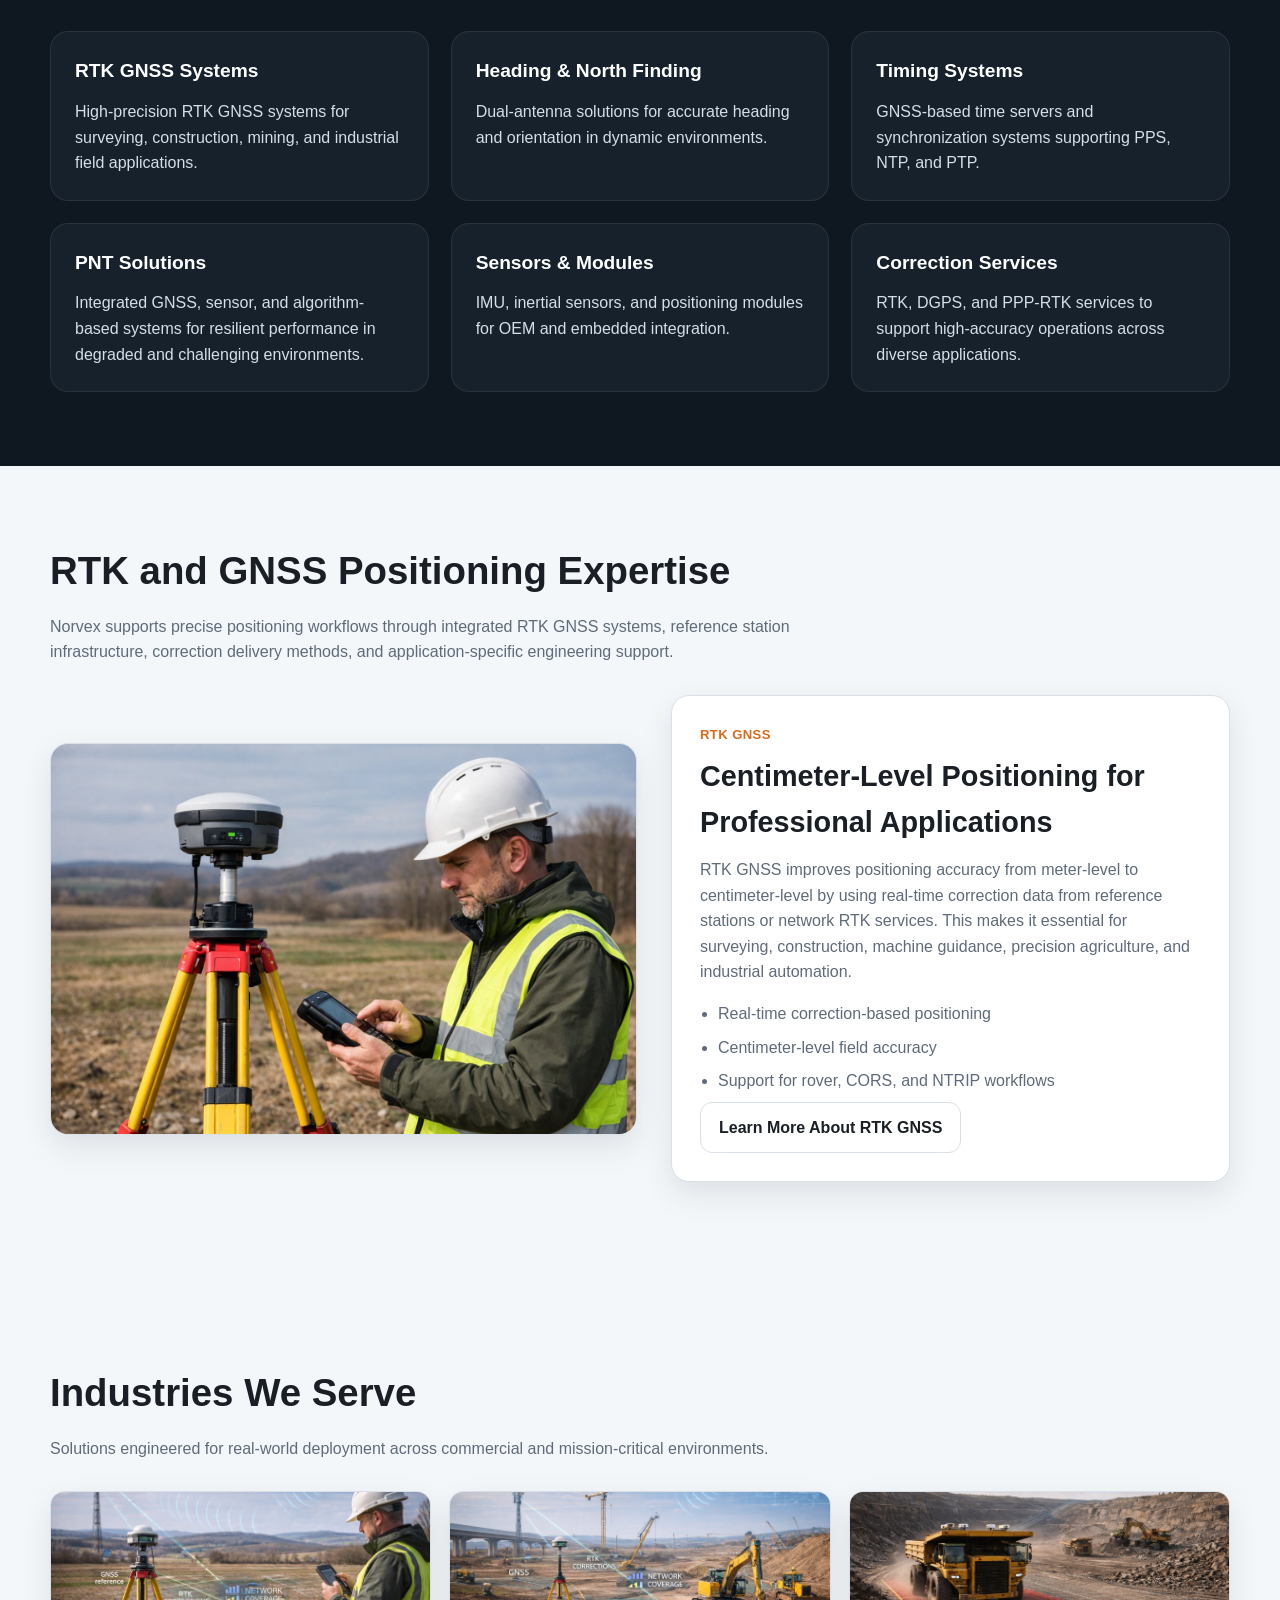
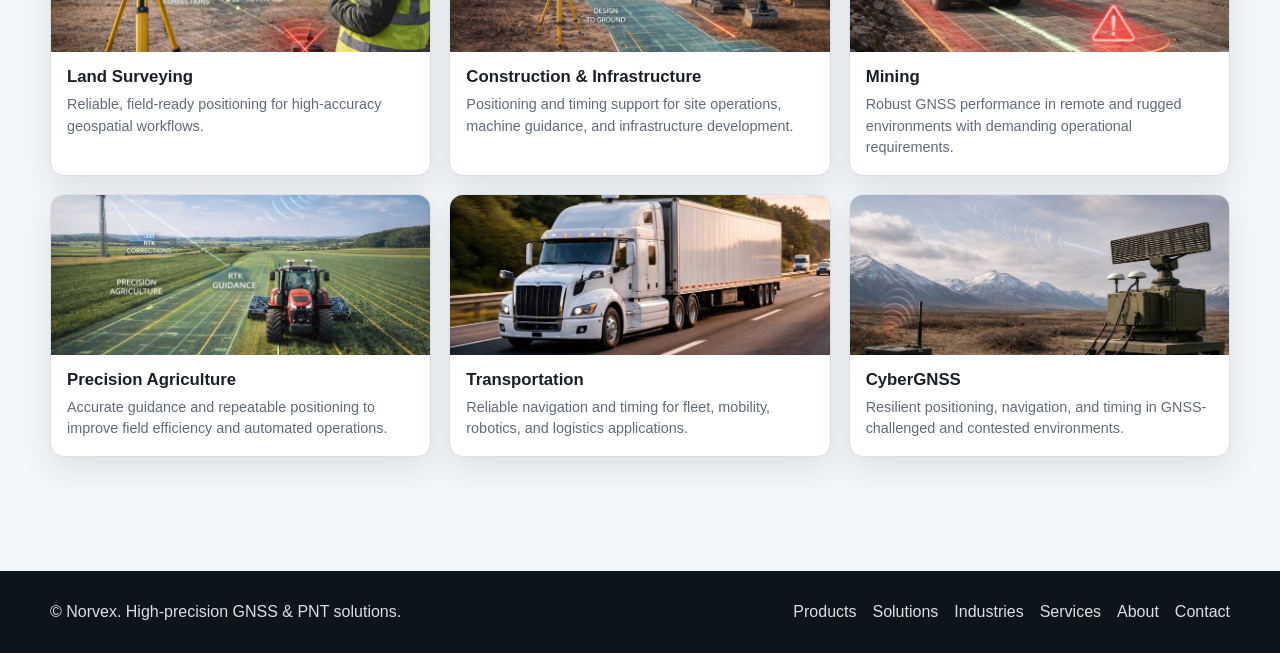
==== commit 68df6f7c: "Update index.html" ====
--- a/index.html
+++ b/index.html
@@ -13,11 +13,25 @@
   <meta charset="UTF-8">
   <meta name="viewport" content="width=device-width, initial-scale=1.0">
 
-  <title>Norvex | High-Precision GNSS & PNT Solutions</title>
-  <meta name="description" content="Norvex provides high-precision GNSS positioning, navigation, and timing solutions for commercial and mission-critical applications across Canada.">
+  <title>Norvex | High-Precision GNSS, RTK & PNT Solutions</title>
+  <meta name="description" content="Norvex provides high-precision GNSS, RTK, and PNT solutions for surveying, construction, mining, agriculture, transportation, and mission-critical applications across Canada.">
+  <meta name="robots" content="index, follow">
 
   <link rel="canonical" href="https://norvexpnt.com/">
   <link rel="stylesheet" href="/style.css">
+
+  <!-- Open Graph -->
+  <meta property="og:title" content="Norvex | High-Precision GNSS, RTK & PNT Solutions">
+  <meta property="og:description" content="High-precision GNSS, RTK, and PNT systems for demanding commercial and mission-critical applications.">
+  <meta property="og:type" content="website">
+  <meta property="og:url" content="https://norvexpnt.com/">
+  <meta property="og:image" content="https://norvexpnt.com/images/style/Defopt.png">
+
+  <!-- Twitter -->
+  <meta name="twitter:card" content="summary_large_image">
+  <meta name="twitter:title" content="Norvex | High-Precision GNSS, RTK & PNT Solutions">
+  <meta name="twitter:description" content="High-precision GNSS, RTK, and PNT systems for demanding commercial and mission-critical applications.">
+  <meta name="twitter:image" content="https://norvexpnt.com/images/style/Defopt.png">
 </head>
 <body>
 
@@ -43,7 +57,9 @@
       <div class="hero-content">
         <span class="eyebrow">Canada-Based GNSS & PNT Engineering</span>
         <h1>High-Precision Positioning, Navigation, and Timing for Demanding Environments</h1>
-        <p>Norvex develops and delivers RTK GNSS receivers, heading and north finding systems, precise timing solutions, correction services, and resilient PNT technologies built for real-world reliability in remote areas, harsh climates, and mission-critical operations.</p>
+        <p>
+          Norvex develops and delivers RTK GNSS receivers, heading and north finding systems, precise timing solutions, correction services, and resilient PNT technologies built for reliable performance in remote areas, harsh climates, and mission-critical operations.
+        </p>
         <div class="hero-actions">
           <a class="btn btn-primary" href="/contact/">Request a Quote</a>
           <a class="btn btn-secondary" href="/products/">Explore Products</a>
@@ -55,12 +71,14 @@
   <section class="section">
     <div class="container">
       <h2 class="section-title">Why Norvex</h2>
-      <p class="section-subtitle">A practical, engineering-focused approach to GNSS and PNT systems for customers who require performance, resilience, and responsive technical support.</p>
+      <p class="section-subtitle">
+        A practical, engineering-focused approach to GNSS, RTK, and PNT systems for customers who require performance, resilience, and responsive technical support.
+      </p>
 
       <div class="grid-3">
         <article class="card">
           <h3>Engineering-Driven Solutions</h3>
-          <p>Products are designed and developed by a specialized technical team with deep GNSS, embedded systems, and timing expertise.</p>
+          <p>Products are designed and developed by a specialized technical team with strong expertise in GNSS, embedded systems, navigation, and timing.</p>
         </article>
         <article class="card">
           <h3>Reliable in Harsh Conditions</h3>
@@ -72,7 +90,7 @@
         </article>
         <article class="card">
           <h3>Flexible &amp; Customizable</h3>
-          <p>Hardware and software can be adapted to fit project-specific requirements rather than forcing rigid off-the-shelf configurations.</p>
+          <p>Hardware and software can be adapted to project-specific requirements instead of forcing rigid off-the-shelf configurations.</p>
         </article>
         <article class="card">
           <h3>Responsive Technical Support</h3>
@@ -89,28 +107,36 @@
   <section class="section band">
     <div class="container">
       <h2 class="section-title">Core Product Areas</h2>
-      <p class="section-subtitle">Built to support high-accuracy positioning, robust orientation, critical timing, and resilient PNT performance.</p>
+      <p class="section-subtitle">
+        Built to support high-accuracy positioning, robust orientation, critical timing, and resilient PNT performance.
+      </p>
+
       <div class="grid-3">
         <a href="/rtk-systems/" class="card link-card">
-          <h3>RTK SYSTEMS</h3>
-          <p>High-precision RTK GNSS systems for surveying, construction, and industrial field applications.</p>
+          <h3>RTK GNSS Systems</h3>
+          <p>High-precision RTK GNSS systems for surveying, construction, mining, and industrial field applications.</p>
         </a>
+
         <article class="card">
           <h3>Heading &amp; North Finding</h3>
           <p>Dual-antenna solutions for accurate heading and orientation in dynamic environments.</p>
         </article>
+
         <article class="card">
           <h3>Timing Systems</h3>
           <p>GNSS-based time servers and synchronization systems supporting PPS, NTP, and PTP.</p>
         </article>
+
         <article class="card">
           <h3>PNT Solutions</h3>
-          <p>Integrated GNSS, sensor, and algorithm-based systems for resilient performance in difficult conditions.</p>
-        </article>
+          <p>Integrated GNSS, sensor, and algorithm-based systems for resilient performance in degraded and challenging environments.</p>
+        </article>
+
         <article class="card">
           <h3>Sensors &amp; Modules</h3>
           <p>IMU, inertial sensors, and positioning modules for OEM and embedded integration.</p>
         </article>
+
         <article class="card">
           <h3>Correction Services</h3>
           <p>RTK, DGPS, and PPP-RTK services to support high-accuracy operations across diverse applications.</p>
@@ -119,6 +145,34 @@
     </div>
   </section>
 
+  <section class="section">
+    <div class="container">
+      <h2 class="section-title">RTK and GNSS Positioning Expertise</h2>
+      <p class="section-subtitle">
+        Norvex supports precise positioning workflows through integrated RTK GNSS systems, reference station infrastructure, correction delivery methods, and application-specific engineering support.
+      </p>
+
+      <div class="feature">
+        <div class="feature-media">
+          <img src="/images/products/gnss_com.jpg" alt="RTK GNSS receiver for centimeter-level positioning">
+        </div>
+        <div class="feature-body">
+          <div class="kicker">RTK GNSS</div>
+          <h2>Centimeter-Level Positioning for Professional Applications</h2>
+          <p>
+            RTK GNSS improves positioning accuracy from meter-level to centimeter-level by using real-time correction data from reference stations or network RTK services. This makes it essential for surveying, construction, machine guidance, precision agriculture, and industrial automation.
+          </p>
+          <ul class="list">
+            <li>Real-time correction-based positioning</li>
+            <li>Centimeter-level field accuracy</li>
+            <li>Support for rover, CORS, and NTRIP workflows</li>
+          </ul>
+          <a class="btn btn-light" href="/rtk-systems/">Learn More About RTK GNSS</a>
+        </div>
+      </div>
+    </div>
+  </section>
+
   <section class="section industries-section">
     <div class="container">
       <h2 class="section-title">Industries We Serve</h2>
@@ -128,7 +182,7 @@
 
       <div class="industries-grid">
         <article class="industry-card">
-          <img src="/images/industries/survey_com.jpg" alt="Land Surveying">
+          <img src="/images/industries/survey_com.jpg" alt="Land Surveying with high-precision GNSS">
           <div class="industry-content">
             <h3>Land Surveying</h3>
             <p>Reliable, field-ready positioning for high-accuracy geospatial workflows.</p>
@@ -136,7 +190,7 @@
         </article>
 
         <article class="industry-card">
-          <img src="/images/industries/cons_com.jpg" alt="Construction and Infrastructure">
+          <img src="/images/industries/cons_com.jpg" alt="Construction and infrastructure positioning systems">
           <div class="industry-content">
             <h3>Construction &amp; Infrastructure</h3>
             <p>Positioning and timing support for site operations, machine guidance, and infrastructure development.</p>
@@ -144,7 +198,7 @@
         </article>
 
         <article class="industry-card">
-          <img src="/images/industries/mining_com.jpg" alt="Mining">
+          <img src="/images/industries/mining_com.jpg" alt="Mining GNSS and positioning solutions">
           <div class="industry-content">
             <h3>Mining</h3>
             <p>Robust GNSS performance in remote and rugged environments with demanding operational requirements.</p>
@@ -152,7 +206,7 @@
         </article>
 
         <article class="industry-card">
-          <img src="/images/industries/agri_com.jpg" alt="Precision Agriculture">
+          <img src="/images/industries/agri_com.jpg" alt="Precision agriculture guidance with RTK GNSS">
           <div class="industry-content">
             <h3>Precision Agriculture</h3>
             <p>Accurate guidance and repeatable positioning to improve field efficiency and automated operations.</p>
@@ -160,7 +214,7 @@
         </article>
 
         <article class="industry-card">
-          <img src="/images/industries/trans_com.jpg" alt="Transportation">
+          <img src="/images/industries/trans_com.jpg" alt="Transportation navigation and timing systems">
           <div class="industry-content">
             <h3>Transportation</h3>
             <p>Reliable navigation and timing for fleet, mobility, robotics, and logistics applications.</p>
@@ -168,7 +222,7 @@
         </article>
 
         <article class="industry-card">
-          <img src="/images/industries/def.png" alt="CyberGNSS">
+          <img src="/images/industries/def.png" alt="CyberGNSS resilient positioning and timing solutions">
           <div class="industry-content">
             <h3>CyberGNSS</h3>
             <p>Resilient positioning, navigation, and timing in GNSS-challenged and contested environments.</p>
--- a/style.css
+++ b/style.css
@@ -30,6 +30,7 @@
   margin:0 auto;
 }
 
+/* Header */
 .site-header{
   position:sticky;
   top:0;
@@ -52,8 +53,8 @@
   letter-spacing:.3px;
 }
 .brand img{
-  height: 45px;
-  width: auto;
+  height:45px;
+  width:auto;
 }
 .nav-links{
   display:flex;
@@ -68,6 +69,8 @@
 .nav-links a.active{
   color:#ffb27d;
 }
+
+/* Buttons */
 .btn{
   display:inline-block;
   padding:12px 18px;
@@ -91,15 +94,19 @@
 }
 .btn-light:hover{background:#f7fafc}
 
+/* Hero */
 .hero{
   position:relative;
   min-height:74vh;
   display:flex;
   align-items:center;
-  background:
+  color:#fff;
+  background-image:
     linear-gradient(var(--hero-overlay), var(--hero-overlay)),
-    url('images/style/Defopt.png') center/cover no-repeat;
-  color:#fff;
+    url('/images/style/Defopt.png');
+  background-position:center;
+  background-size:cover;
+  background-repeat:no-repeat;
 }
 .hero.small{
   min-height:48vh;
@@ -135,8 +142,12 @@
   gap:12px;
 }
 
+/* Sections */
 .section{
   padding:74px 0;
+}
+.section.light{
+  background:#f8fbfd;
 }
 .section-title{
   margin:0 0 12px;
@@ -147,6 +158,8 @@
   color:var(--muted);
   max-width:760px;
 }
+
+/* Grid */
 .grid-3{
   display:grid;
   grid-template-columns:repeat(3,1fr);
@@ -157,6 +170,8 @@
   grid-template-columns:repeat(2,1fr);
   gap:24px;
 }
+
+/* Cards */
 .card{
   background:var(--card);
   border:1px solid var(--line);
@@ -179,6 +194,7 @@
 }
 .list li{margin-bottom:8px}
 
+/* Dark band */
 .band{
   background:var(--bg);
   color:#fff;
@@ -193,6 +209,7 @@
 .band .card p,
 .band .list{color:#d6dee7}
 
+/* Feature layout */
 .feature{
   display:grid;
   grid-template-columns:1.05fr 1fr;
@@ -233,6 +250,18 @@
   margin:0 0 16px;
   color:var(--muted);
 }
+
+/* clickable feature cards */
+.feature-body.link-card{
+  display:block;
+  transition:transform .2s ease, box-shadow .2s ease, border-color .2s ease;
+}
+.feature-body.link-card:hover{
+  transform:translateY(-3px);
+  box-shadow:0 16px 32px rgba(20,30,40,.14);
+  border-color:#c8d3de;
+}
+
 .kicker{
   color:var(--brand);
   font-weight:700;
@@ -247,6 +276,8 @@
   border-top:1px solid var(--line);
   color:var(--muted);
 }
+
+/* Split / contact */
 .split{
   display:grid;
   grid-template-columns:1.1fr .9fr;
@@ -310,6 +341,7 @@
   margin-top:12px;
 }
 
+/* CTA */
 .cta{
   background:linear-gradient(135deg,#1d2b38,#0f1720);
   color:#fff;
@@ -319,6 +351,7 @@
 .cta h2{margin:0 0 10px}
 .cta p{margin:0 0 18px;color:#d6dee7}
 
+/* Footer */
 .site-footer{
   background:#0d141c;
   color:#d7e0e8;
@@ -338,7 +371,48 @@
 }
 .footer-links a:hover{color:#ffb27d}
 
-@media (max-width: 980px){
+/* Industries section */
+.industries-grid{
+  display:grid;
+  grid-template-columns:repeat(3,1fr);
+  gap:18px;
+}
+.industry-card{
+  background:#ffffff;
+  border:1px solid var(--line);
+  border-radius:14px;
+  overflow:hidden;
+  box-shadow:var(--shadow);
+  transition:transform .25s ease, box-shadow .25s ease;
+}
+.industry-card:hover{
+  transform:translateY(-4px);
+  box-shadow:0 16px 28px rgba(20,30,40,.12);
+}
+.industry-card img{
+  width:100%;
+  height:160px;
+  object-fit:cover;
+  display:block;
+}
+.industry-content{
+  padding:14px 16px 16px;
+}
+.industry-content h3{
+  margin:0 0 6px;
+  font-size:1.05rem;
+  line-height:1.3;
+  color:var(--text);
+}
+.industry-content p{
+  margin:0;
+  font-size:.9rem;
+  line-height:1.5;
+  color:var(--muted);
+}
+
+/* Responsive */
+@media (max-width:980px){
   .grid-3{grid-template-columns:1fr 1fr}
   .feature,
   .feature.reverse,
@@ -349,8 +423,12 @@
   .feature.reverse .feature-body{
     order:initial;
   }
-}
-@media (max-width: 720px){
+  .industries-grid{
+    grid-template-columns:repeat(2,1fr);
+  }
+}
+
+@media (max-width:720px){
   .nav{
     flex-direction:column;
     align-items:flex-start;
@@ -358,7 +436,8 @@
   }
   .grid-3,
   .grid-2,
-  .form-row{
+  .form-row,
+  .industries-grid{
     grid-template-columns:1fr;
   }
   .hero{
@@ -370,65 +449,10 @@
   .section{
     padding:58px 0;
   }
-}
-/* ===============================
-   HOME INDUSTRIES SECTION
-   Add this at the end of style.css
-================================= */
-
-.industries-grid{
-  display:grid;
-  grid-template-columns:repeat(3,1fr);
-  gap:18px;
-}
-
-.industry-card{
-  background:#ffffff;
-  border:1px solid var(--line);
-  border-radius:14px;
-  overflow:hidden;
-  box-shadow:var(--shadow);
-  transition:transform .25s ease, box-shadow .25s ease;
-}
-
-.industry-card:hover{
-  transform:translateY(-4px);
-  box-shadow:0 16px 28px rgba(20,30,40,.12);
-}
-
-.industry-card img{
-  width:100%;
-  height:160px;
-  object-fit:cover;
-  display:block;
-}
-
-.industry-content{
-  padding:14px 16px 16px;
-}
-
-.industry-content h3{
-  margin:0 0 6px;
-  font-size:1.05rem;
-  line-height:1.3;
-  color:var(--text);
-}
-
-.industry-content p{
-  margin:0;
-  font-size:.9rem;
-  line-height:1.5;
-  color:var(--muted);
-}
-
-@media (max-width: 980px){
-  .industries-grid{
-    grid-template-columns:repeat(2,1fr);
-  }
-}
-
-@media (max-width: 720px){
-  .industries-grid{
-    grid-template-columns:1fr;
-  }
-}
+  .feature-body{
+    padding:22px;
+  }
+  .cta{
+    padding:28px;
+  }
+}
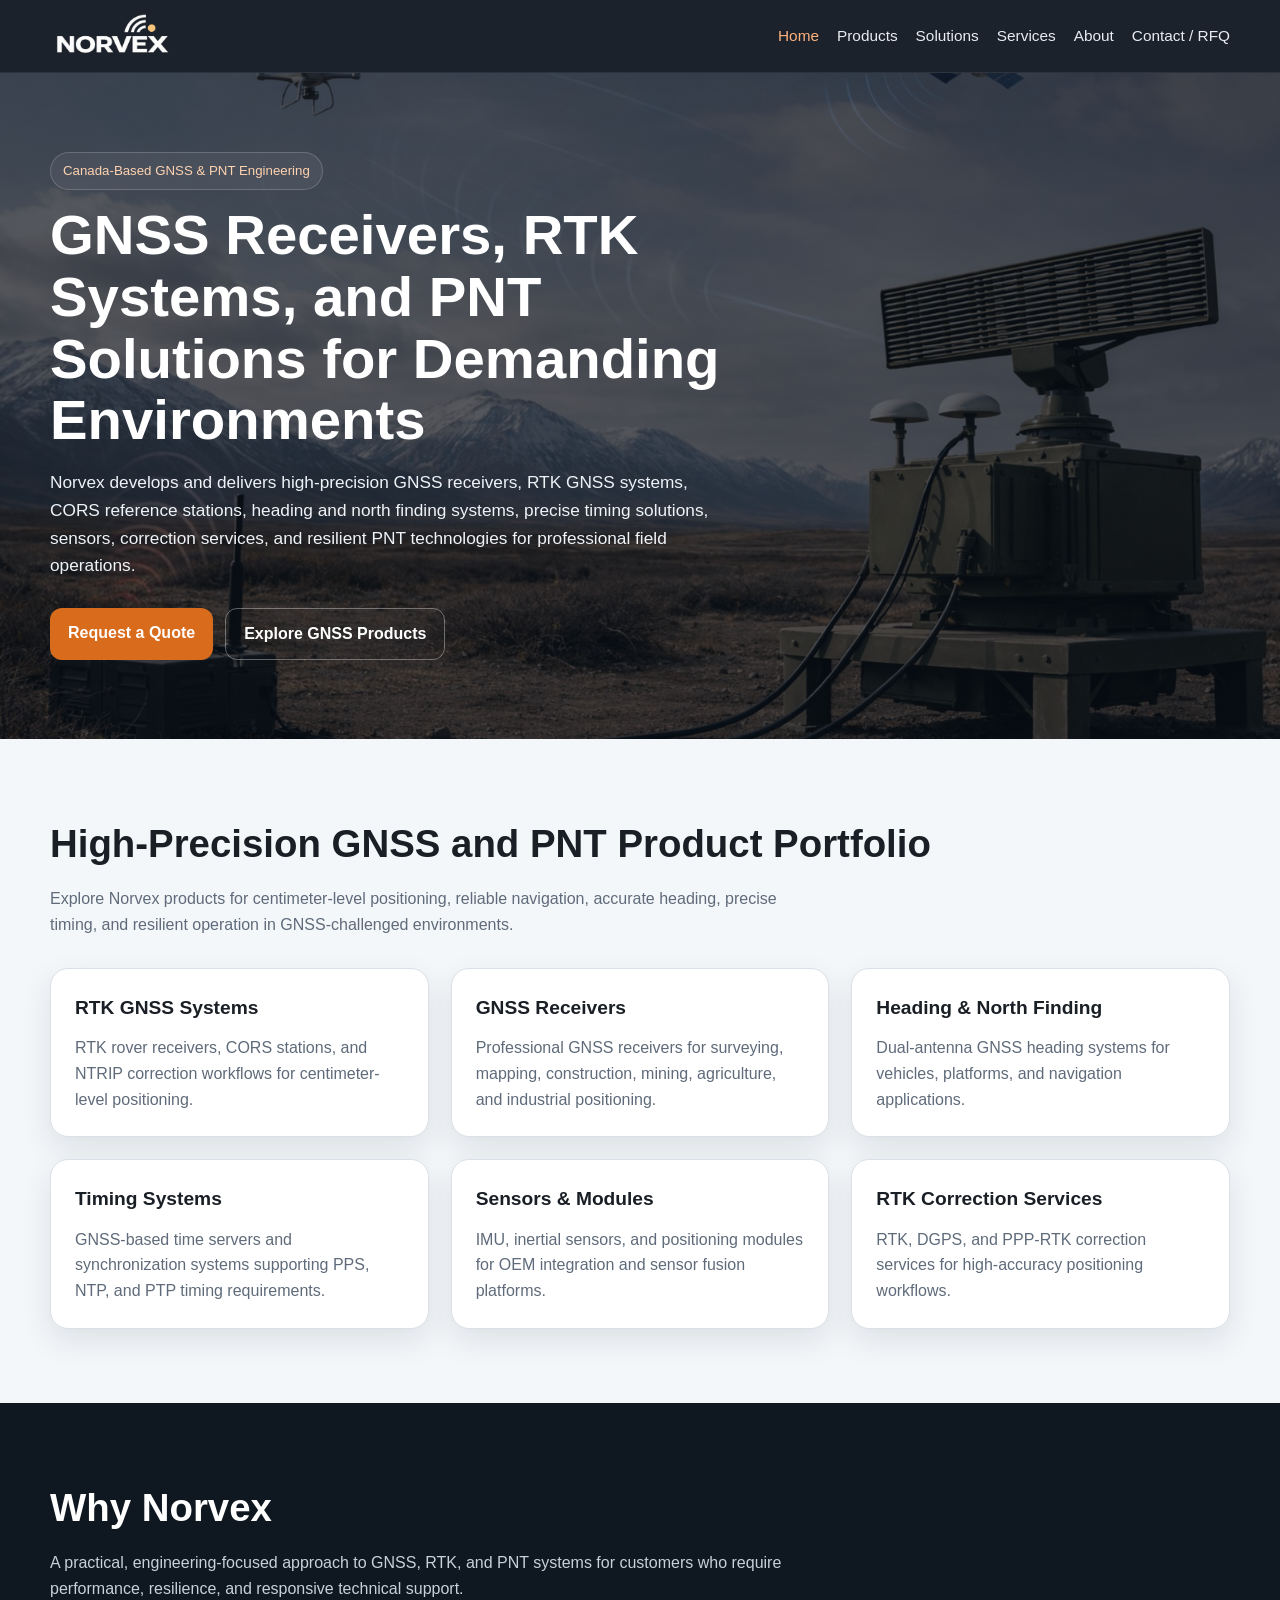
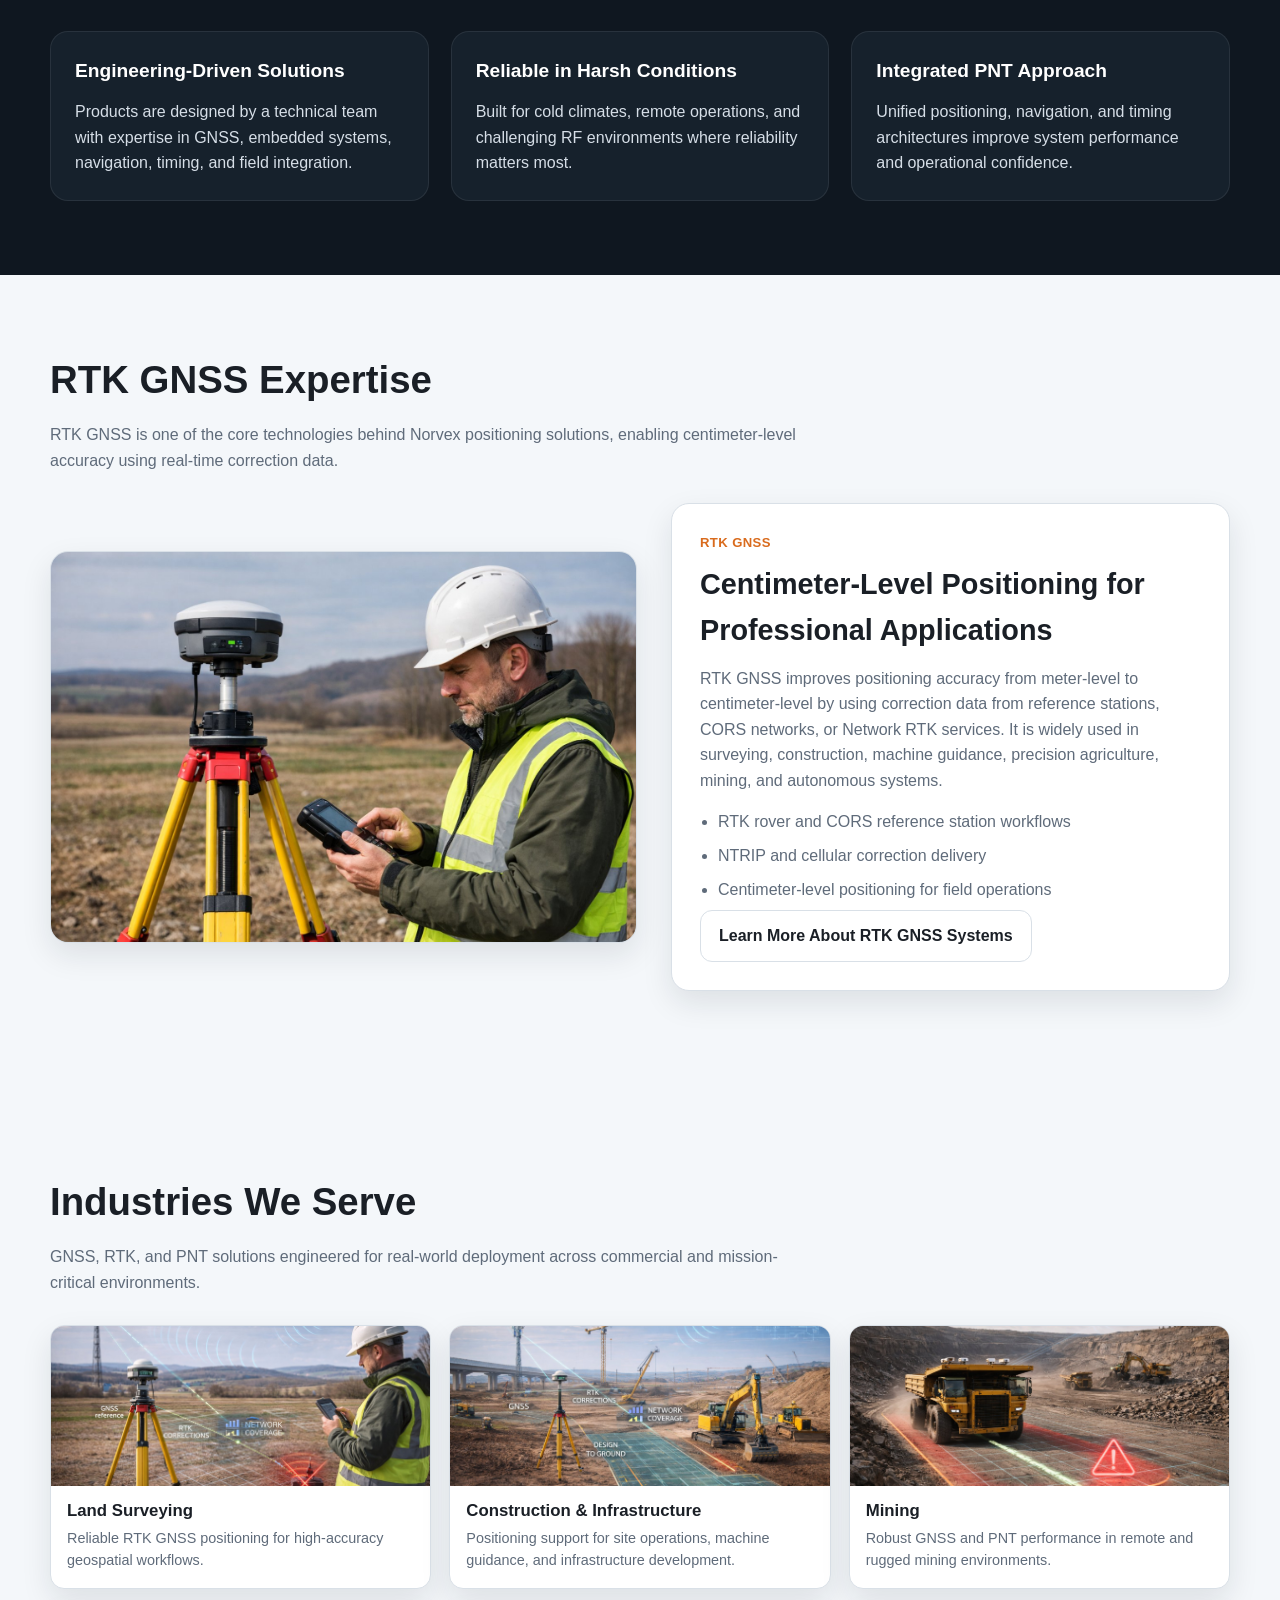
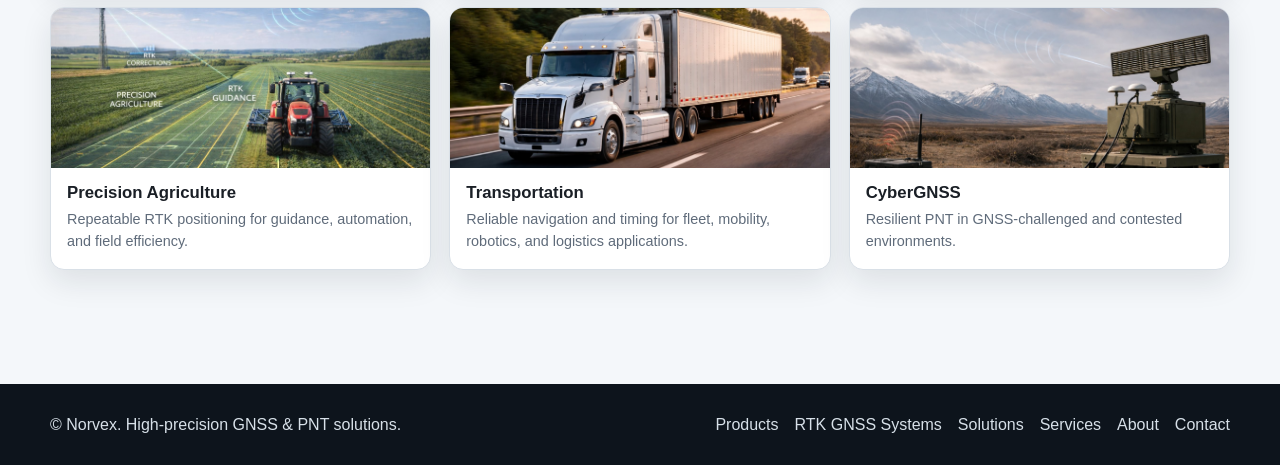
==== commit 7989bd76: "Update index.html" ====
--- a/index.html
+++ b/index.html
@@ -13,238 +13,224 @@
   <meta charset="UTF-8">
   <meta name="viewport" content="width=device-width, initial-scale=1.0">
 
-  <title>Norvex | High-Precision GNSS, RTK & PNT Solutions</title>
-  <meta name="description" content="Norvex provides high-precision GNSS, RTK, and PNT solutions for surveying, construction, mining, agriculture, transportation, and mission-critical applications across Canada.">
+  <title>Norvex | GNSS Receivers, RTK Systems & PNT Solutions</title>
+  <meta name="description" content="Norvex provides GNSS receivers, RTK GNSS systems, CORS stations, timing systems, sensors, and resilient PNT solutions for surveying, construction, mining, agriculture, transportation, and mission-critical applications.">
   <meta name="robots" content="index, follow">
 
   <link rel="canonical" href="https://norvexpnt.com/">
   <link rel="stylesheet" href="/style.css">
 
-  <!-- Open Graph -->
-  <meta property="og:title" content="Norvex | High-Precision GNSS, RTK & PNT Solutions">
-  <meta property="og:description" content="High-precision GNSS, RTK, and PNT systems for demanding commercial and mission-critical applications.">
+  <meta property="og:title" content="Norvex | GNSS Receivers, RTK Systems & PNT Solutions">
+  <meta property="og:description" content="GNSS receivers, RTK systems, CORS stations, timing systems, and resilient PNT solutions for demanding applications.">
   <meta property="og:type" content="website">
   <meta property="og:url" content="https://norvexpnt.com/">
   <meta property="og:image" content="https://norvexpnt.com/images/style/Defopt.png">
 
-  <!-- Twitter -->
   <meta name="twitter:card" content="summary_large_image">
-  <meta name="twitter:title" content="Norvex | High-Precision GNSS, RTK & PNT Solutions">
-  <meta name="twitter:description" content="High-precision GNSS, RTK, and PNT systems for demanding commercial and mission-critical applications.">
+  <meta name="twitter:title" content="Norvex | GNSS Receivers, RTK Systems & PNT Solutions">
+  <meta name="twitter:description" content="GNSS receivers, RTK systems, CORS stations, timing systems, and resilient PNT solutions.">
   <meta name="twitter:image" content="https://norvexpnt.com/images/style/Defopt.png">
 </head>
 <body>
 
-  <header class="site-header">
-    <div class="container nav">
-      <a href="/" class="brand">
-        <img src="/images/Logo1.png" alt="Norvex">
-      </a>
-
-      <nav class="nav-links">
-        <a class="active" href="/">Home</a>
-        <a href="/products/">Products</a>
-        <a href="/solutions/">Solutions</a>
-        <a href="/services/">Services</a>
-        <a href="/about/">About</a>
-        <a href="/contact/">Contact / RFQ</a>
-      </nav>
-    </div>
-  </header>
-
-  <section class="hero">
-    <div class="container">
-      <div class="hero-content">
-        <span class="eyebrow">Canada-Based GNSS & PNT Engineering</span>
-        <h1>High-Precision Positioning, Navigation, and Timing for Demanding Environments</h1>
+<header class="site-header">
+  <div class="container nav">
+    <a href="/" class="brand">
+      <img src="/images/Logo1.png" alt="Norvex GNSS and PNT solutions">
+    </a>
+
+    <nav class="nav-links">
+      <a class="active" href="/">Home</a>
+      <a href="/products/">Products</a>
+      <a href="/solutions/">Solutions</a>
+      <a href="/services/">Services</a>
+      <a href="/about/">About</a>
+      <a href="/contact/">Contact / RFQ</a>
+    </nav>
+  </div>
+</header>
+
+<section class="hero">
+  <div class="container">
+    <div class="hero-content">
+      <span class="eyebrow">Canada-Based GNSS & PNT Engineering</span>
+      <h1>GNSS Receivers, RTK Systems, and PNT Solutions for Demanding Environments</h1>
+      <p>
+        Norvex develops and delivers high-precision GNSS receivers, RTK GNSS systems, CORS reference stations, heading and north finding systems, precise timing solutions, sensors, correction services, and resilient PNT technologies for professional field operations.
+      </p>
+      <div class="hero-actions">
+        <a class="btn btn-primary" href="/contact/">Request a Quote</a>
+        <a class="btn btn-secondary" href="/products/">Explore GNSS Products</a>
+      </div>
+    </div>
+  </div>
+</section>
+
+<section class="section">
+  <div class="container">
+    <h2 class="section-title">High-Precision GNSS and PNT Product Portfolio</h2>
+    <p class="section-subtitle">
+      Explore Norvex products for centimeter-level positioning, reliable navigation, accurate heading, precise timing, and resilient operation in GNSS-challenged environments.
+    </p>
+
+    <div class="grid-3">
+      <a href="/rtk-systems/" class="card link-card">
+        <h3>RTK GNSS Systems</h3>
+        <p>RTK rover receivers, CORS stations, and NTRIP correction workflows for centimeter-level positioning.</p>
+      </a>
+
+      <a href="/products/" class="card link-card">
+        <h3>GNSS Receivers</h3>
+        <p>Professional GNSS receivers for surveying, mapping, construction, mining, agriculture, and industrial positioning.</p>
+      </a>
+
+      <a href="/products/" class="card link-card">
+        <h3>Heading &amp; North Finding</h3>
+        <p>Dual-antenna GNSS heading systems for vehicles, platforms, and navigation applications.</p>
+      </a>
+
+      <a href="/products/" class="card link-card">
+        <h3>Timing Systems</h3>
+        <p>GNSS-based time servers and synchronization systems supporting PPS, NTP, and PTP timing requirements.</p>
+      </a>
+
+      <a href="/products/" class="card link-card">
+        <h3>Sensors &amp; Modules</h3>
+        <p>IMU, inertial sensors, and positioning modules for OEM integration and sensor fusion platforms.</p>
+      </a>
+
+      <a href="/services/" class="card link-card">
+        <h3>RTK Correction Services</h3>
+        <p>RTK, DGPS, and PPP-RTK correction services for high-accuracy positioning workflows.</p>
+      </a>
+    </div>
+  </div>
+</section>
+
+<section class="section band">
+  <div class="container">
+    <h2 class="section-title">Why Norvex</h2>
+    <p class="section-subtitle">
+      A practical, engineering-focused approach to GNSS, RTK, and PNT systems for customers who require performance, resilience, and responsive technical support.
+    </p>
+
+    <div class="grid-3">
+      <article class="card">
+        <h3>Engineering-Driven Solutions</h3>
+        <p>Products are designed by a technical team with expertise in GNSS, embedded systems, navigation, timing, and field integration.</p>
+      </article>
+      <article class="card">
+        <h3>Reliable in Harsh Conditions</h3>
+        <p>Built for cold climates, remote operations, and challenging RF environments where reliability matters most.</p>
+      </article>
+      <article class="card">
+        <h3>Integrated PNT Approach</h3>
+        <p>Unified positioning, navigation, and timing architectures improve system performance and operational confidence.</p>
+      </article>
+    </div>
+  </div>
+</section>
+
+<section class="section">
+  <div class="container">
+    <h2 class="section-title">RTK GNSS Expertise</h2>
+    <p class="section-subtitle">
+      RTK GNSS is one of the core technologies behind Norvex positioning solutions, enabling centimeter-level accuracy using real-time correction data.
+    </p>
+
+    <div class="feature">
+      <div class="feature-media">
+        <img src="/images/products/gnss_com.jpg" alt="RTK GNSS receiver for centimeter-level positioning">
+      </div>
+      <div class="feature-body">
+        <div class="kicker">RTK GNSS</div>
+        <h2>Centimeter-Level Positioning for Professional Applications</h2>
         <p>
-          Norvex develops and delivers RTK GNSS receivers, heading and north finding systems, precise timing solutions, correction services, and resilient PNT technologies built for reliable performance in remote areas, harsh climates, and mission-critical operations.
+          RTK GNSS improves positioning accuracy from meter-level to centimeter-level by using correction data from reference stations, CORS networks, or Network RTK services. It is widely used in surveying, construction, machine guidance, precision agriculture, mining, and autonomous systems.
         </p>
-        <div class="hero-actions">
-          <a class="btn btn-primary" href="/contact/">Request a Quote</a>
-          <a class="btn btn-secondary" href="/products/">Explore Products</a>
-        </div>
+        <ul class="list">
+          <li>RTK rover and CORS reference station workflows</li>
+          <li>NTRIP and cellular correction delivery</li>
+          <li>Centimeter-level positioning for field operations</li>
+        </ul>
+        <a class="btn btn-light" href="/rtk-systems/">Learn More About RTK GNSS Systems</a>
       </div>
     </div>
-  </section>
-
-  <section class="section">
-    <div class="container">
-      <h2 class="section-title">Why Norvex</h2>
-      <p class="section-subtitle">
-        A practical, engineering-focused approach to GNSS, RTK, and PNT systems for customers who require performance, resilience, and responsive technical support.
-      </p>
-
-      <div class="grid-3">
-        <article class="card">
-          <h3>Engineering-Driven Solutions</h3>
-          <p>Products are designed and developed by a specialized technical team with strong expertise in GNSS, embedded systems, navigation, and timing.</p>
-        </article>
-        <article class="card">
-          <h3>Reliable in Harsh Conditions</h3>
-          <p>Built for cold climates, remote operations, and challenging RF environments where reliability matters most.</p>
-        </article>
-        <article class="card">
-          <h3>Integrated PNT Approach</h3>
-          <p>Unified positioning, navigation, and timing solutions improve system performance and operational confidence.</p>
-        </article>
-        <article class="card">
-          <h3>Flexible &amp; Customizable</h3>
-          <p>Hardware and software can be adapted to project-specific requirements instead of forcing rigid off-the-shelf configurations.</p>
-        </article>
-        <article class="card">
-          <h3>Responsive Technical Support</h3>
-          <p>Fast access to engineering support, remote diagnostics, and application-level troubleshooting.</p>
-        </article>
-        <article class="card">
-          <h3>Field-Proven Performance</h3>
-          <p>Solutions shaped by real deployment needs in surveying, infrastructure, mining, agriculture, transportation, and public safety.</p>
-        </article>
-      </div>
-    </div>
-  </section>
-
-  <section class="section band">
-    <div class="container">
-      <h2 class="section-title">Core Product Areas</h2>
-      <p class="section-subtitle">
-        Built to support high-accuracy positioning, robust orientation, critical timing, and resilient PNT performance.
-      </p>
-
-      <div class="grid-3">
-        <a href="/rtk-systems/" class="card link-card">
-          <h3>RTK GNSS Systems</h3>
-          <p>High-precision RTK GNSS systems for surveying, construction, mining, and industrial field applications.</p>
-        </a>
-
-        <article class="card">
-          <h3>Heading &amp; North Finding</h3>
-          <p>Dual-antenna solutions for accurate heading and orientation in dynamic environments.</p>
-        </article>
-
-        <article class="card">
-          <h3>Timing Systems</h3>
-          <p>GNSS-based time servers and synchronization systems supporting PPS, NTP, and PTP.</p>
-        </article>
-
-        <article class="card">
-          <h3>PNT Solutions</h3>
-          <p>Integrated GNSS, sensor, and algorithm-based systems for resilient performance in degraded and challenging environments.</p>
-        </article>
-
-        <article class="card">
-          <h3>Sensors &amp; Modules</h3>
-          <p>IMU, inertial sensors, and positioning modules for OEM and embedded integration.</p>
-        </article>
-
-        <article class="card">
-          <h3>Correction Services</h3>
-          <p>RTK, DGPS, and PPP-RTK services to support high-accuracy operations across diverse applications.</p>
-        </article>
-      </div>
-    </div>
-  </section>
-
-  <section class="section">
-    <div class="container">
-      <h2 class="section-title">RTK and GNSS Positioning Expertise</h2>
-      <p class="section-subtitle">
-        Norvex supports precise positioning workflows through integrated RTK GNSS systems, reference station infrastructure, correction delivery methods, and application-specific engineering support.
-      </p>
-
-      <div class="feature">
-        <div class="feature-media">
-          <img src="/images/products/gnss_com.jpg" alt="RTK GNSS receiver for centimeter-level positioning">
-        </div>
-        <div class="feature-body">
-          <div class="kicker">RTK GNSS</div>
-          <h2>Centimeter-Level Positioning for Professional Applications</h2>
-          <p>
-            RTK GNSS improves positioning accuracy from meter-level to centimeter-level by using real-time correction data from reference stations or network RTK services. This makes it essential for surveying, construction, machine guidance, precision agriculture, and industrial automation.
-          </p>
-          <ul class="list">
-            <li>Real-time correction-based positioning</li>
-            <li>Centimeter-level field accuracy</li>
-            <li>Support for rover, CORS, and NTRIP workflows</li>
-          </ul>
-          <a class="btn btn-light" href="/rtk-systems/">Learn More About RTK GNSS</a>
-        </div>
-      </div>
-    </div>
-  </section>
-
-  <section class="section industries-section">
-    <div class="container">
-      <h2 class="section-title">Industries We Serve</h2>
-      <p class="section-subtitle">
-        Solutions engineered for real-world deployment across commercial and mission-critical environments.
-      </p>
-
-      <div class="industries-grid">
-        <article class="industry-card">
-          <img src="/images/industries/survey_com.jpg" alt="Land Surveying with high-precision GNSS">
-          <div class="industry-content">
-            <h3>Land Surveying</h3>
-            <p>Reliable, field-ready positioning for high-accuracy geospatial workflows.</p>
-          </div>
-        </article>
-
-        <article class="industry-card">
-          <img src="/images/industries/cons_com.jpg" alt="Construction and infrastructure positioning systems">
-          <div class="industry-content">
-            <h3>Construction &amp; Infrastructure</h3>
-            <p>Positioning and timing support for site operations, machine guidance, and infrastructure development.</p>
-          </div>
-        </article>
-
-        <article class="industry-card">
-          <img src="/images/industries/mining_com.jpg" alt="Mining GNSS and positioning solutions">
-          <div class="industry-content">
-            <h3>Mining</h3>
-            <p>Robust GNSS performance in remote and rugged environments with demanding operational requirements.</p>
-          </div>
-        </article>
-
-        <article class="industry-card">
-          <img src="/images/industries/agri_com.jpg" alt="Precision agriculture guidance with RTK GNSS">
-          <div class="industry-content">
-            <h3>Precision Agriculture</h3>
-            <p>Accurate guidance and repeatable positioning to improve field efficiency and automated operations.</p>
-          </div>
-        </article>
-
-        <article class="industry-card">
-          <img src="/images/industries/trans_com.jpg" alt="Transportation navigation and timing systems">
-          <div class="industry-content">
-            <h3>Transportation</h3>
-            <p>Reliable navigation and timing for fleet, mobility, robotics, and logistics applications.</p>
-          </div>
-        </article>
-
-        <article class="industry-card">
-          <img src="/images/industries/def.png" alt="CyberGNSS resilient positioning and timing solutions">
-          <div class="industry-content">
-            <h3>CyberGNSS</h3>
-            <p>Resilient positioning, navigation, and timing in GNSS-challenged and contested environments.</p>
-          </div>
-        </article>
-      </div>
-    </div>
-  </section>
-
-  <footer class="site-footer">
-    <div class="container footer-wrap">
-      <div>© Norvex. High-precision GNSS &amp; PNT solutions.</div>
-      <div class="footer-links">
-        <a href="/products/">Products</a>
-        <a href="/solutions/">Solutions</a>
-        <a href="/industries/">Industries</a>
-        <a href="/services/">Services</a>
-        <a href="/about/">About</a>
-        <a href="/contact/">Contact</a>
-      </div>
-    </div>
-  </footer>
+  </div>
+</section>
+
+<section class="section industries-section">
+  <div class="container">
+    <h2 class="section-title">Industries We Serve</h2>
+    <p class="section-subtitle">
+      GNSS, RTK, and PNT solutions engineered for real-world deployment across commercial and mission-critical environments.
+    </p>
+
+    <div class="industries-grid">
+      <article class="industry-card">
+        <img src="/images/industries/survey_com.jpg" alt="Land surveying with high-precision GNSS receiver">
+        <div class="industry-content">
+          <h3>Land Surveying</h3>
+          <p>Reliable RTK GNSS positioning for high-accuracy geospatial workflows.</p>
+        </div>
+      </article>
+
+      <article class="industry-card">
+        <img src="/images/industries/cons_com.jpg" alt="Construction positioning with RTK GNSS systems">
+        <div class="industry-content">
+          <h3>Construction &amp; Infrastructure</h3>
+          <p>Positioning support for site operations, machine guidance, and infrastructure development.</p>
+        </div>
+      </article>
+
+      <article class="industry-card">
+        <img src="/images/industries/mining_com.jpg" alt="Mining GNSS positioning and navigation systems">
+        <div class="industry-content">
+          <h3>Mining</h3>
+          <p>Robust GNSS and PNT performance in remote and rugged mining environments.</p>
+        </div>
+      </article>
+
+      <article class="industry-card">
+        <img src="/images/industries/agri_com.jpg" alt="Precision agriculture guidance with RTK GNSS">
+        <div class="industry-content">
+          <h3>Precision Agriculture</h3>
+          <p>Repeatable RTK positioning for guidance, automation, and field efficiency.</p>
+        </div>
+      </article>
+
+      <article class="industry-card">
+        <img src="/images/industries/trans_com.jpg" alt="Transportation navigation and GNSS tracking">
+        <div class="industry-content">
+          <h3>Transportation</h3>
+          <p>Reliable navigation and timing for fleet, mobility, robotics, and logistics applications.</p>
+        </div>
+      </article>
+
+      <article class="industry-card">
+        <img src="/images/industries/def.png" alt="CyberGNSS resilient positioning navigation and timing">
+        <div class="industry-content">
+          <h3>CyberGNSS</h3>
+          <p>Resilient PNT in GNSS-challenged and contested environments.</p>
+        </div>
+      </article>
+    </div>
+  </div>
+</section>
+
+<footer class="site-footer">
+  <div class="container footer-wrap">
+    <div>© Norvex. High-precision GNSS &amp; PNT solutions.</div>
+    <div class="footer-links">
+      <a href="/products/">Products</a>
+      <a href="/rtk-systems/">RTK GNSS Systems</a>
+      <a href="/solutions/">Solutions</a>
+      <a href="/services/">Services</a>
+      <a href="/about/">About</a>
+      <a href="/contact/">Contact</a>
+    </div>
+  </div>
+</footer>
 
 </body>
 </html>
